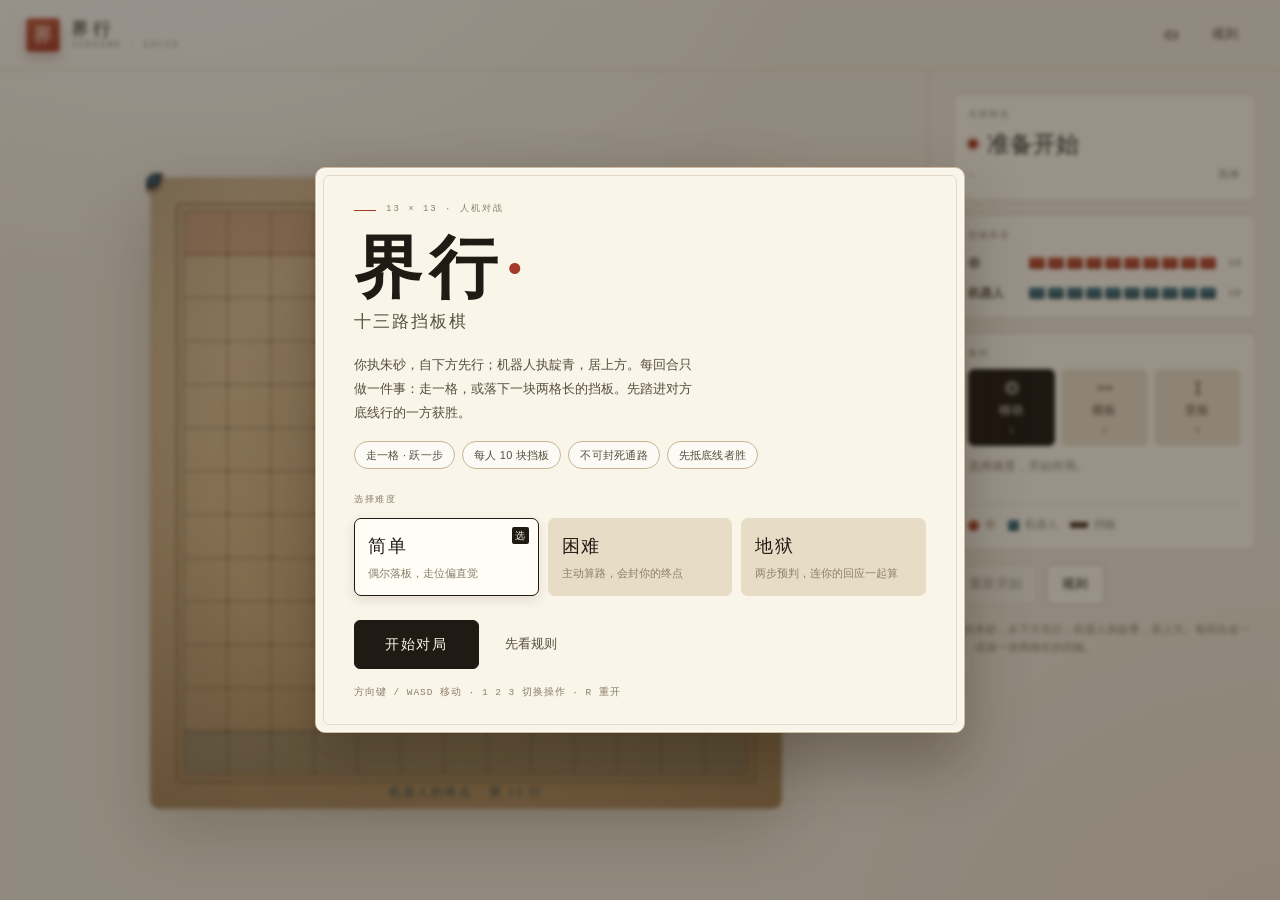
==== jiexing/index.html @ 03e51207 "fix: 界行机器人不再左右摆动或走进死胡同 取消禁止折返的硬过滤，真正需要回退时仍会回退；仅在折返不严格更优时剔除回头路，杜绝两格来回；新增按新旧递减的绕圈扣分与最近6步挤在3格内的重罚；简单/困难" ====
<!DOCTYPE html>
<html lang="zh-CN">
<head>
<meta charset="UTF-8">
<meta name="viewport" content="width=device-width, initial-scale=1.0, viewport-fit=cover">
<meta name="theme-color" content="#efe7d7">
<title>界行 · 十三路挡板棋</title>
<link rel="icon" href="data:image/svg+xml,%3Csvg xmlns='http://www.w3.org/2000/svg' viewBox='0 0 64 64'%3E%3Crect width='64' height='64' rx='10' fill='%23a13a26'/%3E%3Ctext x='32' y='45' font-size='36' text-anchor='middle' fill='%23f9eadf' font-family='serif'%3E%E7%95%8C%3C/text%3E%3C/svg%3E">
<style>
:root{
  --paper:#efe7d7;
  --paper-2:#faf5e9;
  --paper-3:#e7dcc6;
  --ink:#201a14;
  --ink-2:#564e3e;
  --ink-3:#8a7e69;
  --line:#dbcfb8;
  --line-2:#c5b596;
  --red:#a13a26;
  --red-2:#c25a3d;
  --red-soft:rgba(161,58,38,.1);
  --teal:#2f525c;
  --teal-2:#4d7d87;
  --teal-soft:rgba(47,82,92,.1);
  --gold:#a9833f;
  --display:"Songti SC","STSong","Noto Serif CJK SC","Source Han Serif SC","KaiTi","STKaiti",serif;
  --body:"PingFang SC","Hiragino Sans GB","Microsoft YaHei UI","Noto Sans CJK SC","Segoe UI",sans-serif;
  --mono:"SFMono-Regular","Cascadia Mono",Consolas,"Liberation Mono",monospace;
}
*{box-sizing:border-box}
[hidden]{display:none !important}
html,body{margin:0;padding:0}
html{-webkit-text-size-adjust:100%}
body{
  min-height:100dvh;
  overflow-x:hidden;
  color:var(--ink);
  font-family:var(--body);
  font-size:15px;
  line-height:1.7;
  background-color:var(--paper);
  background-image:
    radial-gradient(1100px 620px at 14% -8%, rgba(255,255,255,.72), transparent 60%),
    radial-gradient(900px 720px at 102% 108%, rgba(161,58,38,.07), transparent 62%),
    repeating-linear-gradient(0deg, rgba(96,74,44,.022) 0 1px, transparent 1px 3px);
  -webkit-font-smoothing:antialiased;
}
::selection{background:rgba(161,58,38,.16)}
button{font:inherit;color:inherit}
button:focus-visible,a:focus-visible{outline:2px solid var(--teal);outline-offset:2px}
.sr-only{position:absolute;width:1px;height:1px;padding:0;margin:-1px;overflow:hidden;clip:rect(0 0 0 0);white-space:nowrap;border:0}

/* ---------- shell ---------- */
.app{min-height:100dvh;display:flex;flex-direction:column}
.site-head{
  display:flex;align-items:center;justify-content:space-between;gap:16px;
  padding:14px 26px;
  border-bottom:1px solid var(--line);
}
.brand{display:flex;align-items:center;gap:11px}
.brand-seal{
  width:34px;height:34px;flex:0 0 34px;
  display:grid;place-items:center;
  background:linear-gradient(160deg,var(--red-2),var(--red));
  color:#fcf1e4;font-family:var(--display);font-size:20px;line-height:1;
  border-radius:4px;
  box-shadow:inset 0 0 0 1px rgba(255,255,255,.28),0 6px 12px rgba(112,40,24,.24);
}
.brand-text{display:flex;flex-direction:column;line-height:1.25}
.brand-name{font-family:var(--display);font-size:18px;letter-spacing:.2em}
.brand-sub{font-family:var(--mono);font-size:9px;letter-spacing:.2em;color:var(--ink-3);text-transform:uppercase}
.head-actions{display:flex;align-items:center;gap:8px}
.icon-btn{
  width:34px;height:34px;display:grid;place-items:center;
  background:transparent;border:1px solid transparent;border-radius:6px;
  color:var(--ink-2);cursor:pointer;transition:background .18s,border-color .18s,color .18s;
}
.icon-btn:hover{background:rgba(32,26,20,.05);border-color:var(--line)}
.icon-btn svg{width:18px;height:18px}
.icon-btn .slash{opacity:0;transition:opacity .18s}
.icon-btn[aria-pressed="false"] .slash{opacity:1}
.icon-btn[aria-pressed="false"]{color:var(--ink-3)}

.game{flex:1;display:grid;grid-template-columns:minmax(0,1fr) 352px;min-height:0}
.stage-wrap{display:flex;align-items:center;justify-content:center;padding:14px 26px 26px 30px;min-height:0}
.board-col{width:min(72vh,640px,100%);display:flex;flex-direction:column;gap:1px}
.board-msg{
  height:26px;display:flex;align-items:center;justify-content:center;
  font-size:11.5px;letter-spacing:.06em;color:var(--ink-2);
  opacity:0;transform:translateY(3px);
  transition:opacity .22s ease,transform .22s ease;
  pointer-events:none;
}
.board-msg.show{opacity:1;transform:none}
.board-stage{
  position:relative;
  width:100%;
  filter:drop-shadow(0 22px 34px rgba(64,44,22,.22));
}
.board-stage.wall-mode{cursor:crosshair}
#boardSvg{display:block;width:100%;height:auto;border-radius:9px;touch-action:manipulation}

/* ---------- rail ---------- */
.rail{
  border-left:1px solid var(--line);
  padding:24px 24px 30px;
  display:flex;flex-direction:column;gap:14px;
  position:sticky;top:0;align-self:start;
  max-height:100dvh;overflow-y:auto;
}
.card{
  background:var(--paper-2);
  border:1px solid var(--line);
  border-radius:8px;
  padding:13px 14px 15px;
  box-shadow:inset 0 1px 0 rgba(255,255,255,.8);
}
.card-label{
  font-family:var(--mono);font-size:9px;letter-spacing:.19em;text-transform:uppercase;
  color:var(--ink-3);margin:0 0 7px;
}
.turn-line{display:flex;align-items:center;gap:9px;font-family:var(--display);font-size:23px;line-height:1.2}
.turn-dot{
  width:10px;height:10px;flex:0 0 10px;border-radius:50%;
  background:var(--red);box-shadow:0 0 0 4px var(--red-soft);
  animation:breathe 2.6s ease-in-out infinite;
}
.turn-card.ai .turn-dot{background:var(--teal);box-shadow:0 0 0 4px var(--teal-soft)}
.turn-card.over .turn-dot{background:var(--ink-3);box-shadow:0 0 0 4px rgba(32,26,20,.08);animation:none}
.turn-meta{display:flex;justify-content:space-between;gap:12px;margin-top:9px;font-family:var(--mono);font-size:10.5px;letter-spacing:.06em;color:var(--ink-3)}
.turn-meta b{color:var(--ink-2);font-weight:600}

.inv-row{display:flex;align-items:center;gap:9px;margin-top:9px}
.inv-row:first-of-type{margin-top:0}
.inv-name{width:52px;flex:0 0 52px;font-size:12px;font-weight:600;color:var(--ink-2)}
.pips{display:flex;gap:3px;flex:1;min-width:0}
.pip{
  flex:1;height:12px;border-radius:2px;
  background:linear-gradient(180deg,var(--red-2),var(--red));
  box-shadow:inset 0 1px 0 rgba(255,255,255,.3);
  transition:background .2s ease,box-shadow .2s ease;
}
.inv-row.ai .pip{background:linear-gradient(180deg,var(--teal-2),var(--teal))}
.pip.used{background:transparent;box-shadow:none;border:1px solid var(--line-2)}
.inv-num{width:16px;flex:0 0 16px;text-align:right;font-family:var(--mono);font-size:11px;color:var(--ink-3)}

.seg{display:grid;grid-template-columns:repeat(3,1fr);gap:6px}
.seg button{
  display:flex;flex-direction:column;align-items:center;gap:3px;
  padding:8px 2px 7px;
  background:var(--paper-3);
  border:1px solid transparent;border-radius:6px;
  color:var(--ink-2);cursor:pointer;
  transition:background .18s,color .18s,transform .12s;
}
.seg button:hover{background:#efe5cf}
.seg button:active{transform:translateY(1px)}
.seg button svg{width:20px;height:20px;fill:none;stroke:currentColor;stroke-width:1.7;stroke-linecap:round}
.seg button span{font-size:11.5px;letter-spacing:.04em}
.seg button em{font-family:var(--mono);font-size:8.5px;font-style:normal;color:var(--ink-3);letter-spacing:.06em}
.seg button[aria-pressed="true"]{background:var(--ink);border-color:var(--ink);color:var(--paper-2)}
.seg button[aria-pressed="true"] em{color:rgba(250,245,233,.6)}
.hint{
  margin:11px 0 0;font-size:12px;line-height:1.65;color:var(--ink-3);
  min-height:2.9em;
  transition:color .2s;
}
.hint.error{color:var(--red)}
.legend{display:flex;flex-wrap:wrap;gap:12px;margin-top:12px;padding-top:11px;border-top:1px dashed var(--line)}
.legend span{display:flex;align-items:center;gap:6px;font-size:10.5px;color:var(--ink-3)}
.legend i{display:inline-block;width:11px;height:11px}
.legend .dot{border-radius:50%;background:linear-gradient(160deg,var(--red-2),var(--red))}
.legend .tile{border-radius:2px;background:linear-gradient(160deg,var(--teal-2),var(--teal))}
.legend .bar{width:18px;height:6px;border-radius:1px;background:#4a3625}
.rail-actions{display:flex;gap:8px}
.rail-foot{margin:2px 0 0;font-size:10.5px;line-height:1.7;color:var(--ink-3)}

.btn{
  padding:9px 15px;border-radius:6px;
  border:1px solid var(--line-2);
  background:var(--paper-2);color:var(--ink);
  font-size:12.5px;letter-spacing:.02em;cursor:pointer;
  transition:background .18s,border-color .18s,transform .12s,color .18s;
}
.btn:hover{background:#fff;border-color:var(--ink-3)}
.btn:active{transform:translateY(1px)}
.btn:disabled{opacity:.42;cursor:not-allowed;transform:none}
.btn.warn{background:var(--red-soft);border-color:rgba(161,58,38,.4);color:var(--red)}
.btn-primary{background:var(--ink);border-color:var(--ink);color:var(--paper-2)}
.btn-primary:hover{background:#34291f;border-color:#34291f}
.btn-quiet{background:transparent;border-color:transparent;color:var(--ink-2)}
.btn-quiet:hover{background:rgba(32,26,20,.05);border-color:var(--line)}

/* ---------- svg board ---------- */
.goal-label{font-family:var(--display);font-size:11.5px;letter-spacing:.18em;fill:#8d6c46}
.goal-label.human{fill:#95301f}
.goal-label.ai{fill:#2b4a53}
.gl{stroke:#4f3a22;stroke-opacity:.52;stroke-width:.9}
.board-frame{fill:none;stroke:#6b4d2c;stroke-opacity:.55;stroke-width:2}
.board-frame-inner{fill:none;stroke:#6b4d2c;stroke-opacity:.22;stroke-width:1}
.pip-dot{fill:#5c4228;fill-opacity:.34}
.pawn text{font-family:var(--display);font-size:12px;text-anchor:middle;dominant-baseline:central;pointer-events:none}
.pawn.human text{fill:#fceee2}
.pawn.ai text{fill:#dceff2;font-size:9.5px;letter-spacing:.06em}
.pawn{transition:transform .34s cubic-bezier(.22,.9,.24,1)}
.pawn.snap{transition:none}
.active-ring{opacity:0;transition:opacity .3s}
.pawn.active .active-ring{opacity:1;animation:ringPulse 2.4s ease-in-out infinite}
.wall{fill:url(#wallBar);stroke:#291c11;stroke-width:.8}
.wall.enter{animation:wallDrop .32s cubic-bezier(.2,1.25,.4,1) both;transform-box:fill-box;transform-origin:center}
.legal-dot{fill:#a13a26;fill-opacity:.92;pointer-events:none}
.legal-ring{fill:none;stroke:#a13a26;stroke-opacity:.62;stroke-width:1.5;stroke-dasharray:3.5 3.5;pointer-events:none}
.hover-cell{fill:rgba(255,255,255,.34);stroke:rgba(92,66,40,.34);stroke-width:1;pointer-events:none}
.last-mark{fill:none;stroke:#fffdf6;stroke-opacity:.5;stroke-width:1.3;pointer-events:none}
.preview-ok{fill:#b0863f;fill-opacity:.5;stroke:#6f5220;stroke-width:1.3;pointer-events:none}
.preview-bad{fill:#a13a26;fill-opacity:.44;stroke:#7f2716;stroke-width:1.3;pointer-events:none}
.vertex-ring{fill:rgba(255,248,232,.9);stroke:#6f5220;stroke-width:1.6;pointer-events:none}
.ripple{transform-box:fill-box;transform-origin:center;animation:ripple .62s ease-out forwards;pointer-events:none}

/* ---------- overlays ---------- */
.overlay{
  position:fixed;inset:0;z-index:40;
  display:grid;place-items:center;
  padding:24px;
  background:rgba(28,22,15,.44);
  backdrop-filter:blur(2px);
  -webkit-backdrop-filter:blur(2px);
  overflow-y:auto;
}
.panel{
  position:relative;
  width:100%;max-width:650px;
  background:var(--paper-2);
  border:1px solid #cdbb9b;
  border-radius:10px;
  padding:34px 38px 30px;
  box-shadow:0 30px 60px rgba(38,25,12,.34),inset 0 0 0 1px rgba(255,255,255,.6);
  animation:panelIn .5s cubic-bezier(.2,.9,.24,1) both;
}
.panel::before{
  content:"";position:absolute;inset:7px;
  border:1px solid rgba(107,77,44,.16);border-radius:6px;pointer-events:none;
}
.kicker{
  display:flex;align-items:center;gap:10px;
  font-family:var(--mono);font-size:9px;letter-spacing:.22em;text-transform:uppercase;color:var(--ink-3);
}
.kicker::before{content:"";width:22px;height:1px;background:var(--red)}
.brand-title{
  font-family:var(--display);
  font-size:clamp(46px,9vw,68px);
  line-height:1;
  letter-spacing:.1em;
  margin:16px 0 0;
  font-weight:600;
}
.brand-title span{color:var(--red);margin:0 .04em}
.brand-tagline{font-family:var(--display);font-size:17px;letter-spacing:.12em;margin:6px 0 0;color:var(--ink-2)}
.brand-lede{font-size:13px;line-height:1.85;color:var(--ink-2);margin:16px 0 0;max-width:47ch}
.rule-chips{display:flex;flex-wrap:wrap;gap:7px;margin:16px 0 0;padding:0;list-style:none}
.rule-chips li{
  font-size:11px;letter-spacing:.02em;color:var(--ink-2);
  border:1px solid var(--line-2);border-radius:999px;padding:4px 11px;background:rgba(255,255,255,.5);
}
.diff-field{border:0;padding:0;margin:24px 0 0}
.diff-field legend{padding:0;margin:0 0 9px}
.diff-cards{display:grid;grid-template-columns:repeat(3,1fr);gap:9px}
.diff-card{
  position:relative;text-align:left;
  padding:12px 13px 13px;
  background:var(--paper-3);
  border:1px solid transparent;border-radius:7px;
  cursor:pointer;
  transition:background .18s,border-color .18s,transform .12s,box-shadow .18s;
}
.diff-card:hover{background:#efe5cf}
.diff-card:active{transform:translateY(1px)}
.diff-name{display:block;font-family:var(--display);font-size:18px;letter-spacing:.1em;color:var(--ink)}
.diff-desc{display:block;font-size:10.5px;line-height:1.55;color:var(--ink-3);margin-top:4px}
.diff-card[aria-checked="true"]{
  background:#fffdf6;border-color:var(--ink);
  box-shadow:0 4px 12px rgba(58,42,24,.12);
}
.diff-card[aria-checked="true"]::after{
  content:"选";position:absolute;top:8px;right:9px;
  width:17px;height:17px;display:grid;place-items:center;
  background:var(--ink);color:var(--paper-2);
  font-family:var(--display);font-size:10px;border-radius:2px;
}
.panel-actions{display:flex;align-items:center;gap:10px;margin-top:24px;flex-wrap:wrap}
.btn-start{padding:12px 30px;font-size:14px;letter-spacing:.12em;font-family:var(--display)}
.start-note{margin:16px 0 0;font-family:var(--mono);font-size:9.5px;letter-spacing:.1em;color:var(--ink-3)}

/* result */
.result-panel{max-width:520px}
.result-title{
  font-family:var(--display);font-size:clamp(38px,7vw,54px);line-height:1.1;
  letter-spacing:.14em;margin:14px 0 0;font-weight:600;
}
.result-title.win{color:var(--red)}
.result-title.lose{color:var(--teal)}
.result-sub{margin:10px 0 0;font-size:13px;color:var(--ink-2)}
.result-stats{
  display:grid;grid-template-columns:repeat(4,1fr);
  gap:0;margin:26px 0 0;border-top:1px solid var(--line);border-bottom:1px solid var(--line);
}
.result-stats div{padding:12px 10px 12px 0;border-right:1px solid var(--line)}
.result-stats div:last-child{border-right:0}
.result-stats dt{font-family:var(--mono);font-size:8.5px;letter-spacing:.16em;text-transform:uppercase;color:var(--ink-3)}
.result-stats dd{margin:3px 0 0;font-family:var(--display);font-size:20px;letter-spacing:.04em}

/* rules */
.rules-panel{max-width:660px;max-height:min(88dvh,860px);display:flex;flex-direction:column;padding:24px 26px 22px}
.rules-head{display:flex;align-items:flex-start;justify-content:space-between;gap:16px;border-bottom:1px solid var(--line);padding-bottom:16px}
.rules-head h2{font-family:var(--display);font-size:27px;letter-spacing:.06em;margin:6px 0 0;font-weight:600}
.rules-body{overflow-y:auto;padding-right:6px;margin-top:6px;overscroll-behavior:contain}
.rules-body section{padding:18px 0 6px;border-bottom:1px dashed var(--line)}
.rules-body section:last-child{border-bottom:0}
.rules-body h3{font-family:var(--display);font-size:17px;letter-spacing:.08em;margin:0 0 8px;font-weight:600}
.rules-body p{font-size:12.5px;line-height:1.8;color:var(--ink-2);margin:0 0 8px}
.rules-list{margin:0;padding-left:17px;font-size:12.5px;line-height:1.8;color:var(--ink-2)}
.rules-list li{margin-bottom:6px}
.rules-list li::marker{color:var(--red)}
.rules-list strong{color:var(--ink)}
.figure{margin:13px 0 4px;padding:10px 12px 6px;background:rgba(255,255,255,.5);border:1px solid var(--line);border-radius:6px}
.figure svg{display:block;width:100%;height:auto}
.figure figcaption{font-size:10px;line-height:1.6;color:var(--ink-3);margin-top:4px;text-align:center}
.dg-grid{fill:none;stroke:#cbbc9f;stroke-width:1}
.dg-you{fill:url(#humanStone);stroke:#7a2a19;stroke-width:.8}
.dg-ai{fill:url(#aiTile);stroke:#243f48;stroke-width:.8}
.dg-ok{fill:#2f525c}
.dg-no{fill:#a13a26}
.dg-arrow{fill:none;stroke:#a13a26;stroke-width:1.6;marker-end:url(#arrow)}
.dg-label{font-family:var(--display);font-size:10px;letter-spacing:.06em;text-anchor:middle}
.dg-label.ok{fill:#2f525c}
.dg-label.no{fill:#a13a26}
.dg-label.plain{fill:#6f6450}

/* ---------- motion ---------- */
@keyframes breathe{0%,100%{box-shadow:0 0 0 4px var(--red-soft)}50%{box-shadow:0 0 0 7px rgba(161,58,38,.04)}}
.turn-card.ai .turn-dot{animation:ringTeal 2.2s ease-in-out infinite}
@keyframes ringTeal{0%,100%{box-shadow:0 0 0 4px var(--teal-soft)}50%{box-shadow:0 0 0 7px rgba(47,82,92,.04)}}
@keyframes ringPulse{0%,100%{stroke-opacity:.5}50%{stroke-opacity:.12}}
@keyframes wallDrop{0%{transform:scale(.55);opacity:0}60%{opacity:1}100%{transform:scale(1);opacity:1}}
@keyframes ripple{0%{transform:scale(.55);opacity:.75}100%{transform:scale(2.3);opacity:0}}
@keyframes panelIn{0%{opacity:0;transform:translateY(14px) scale(.985)}100%{opacity:1;transform:none}}
@keyframes shakeIt{0%,100%{transform:translateX(0)}20%{transform:translateX(-5px)}40%{transform:translateX(5px)}60%{transform:translateX(-3px)}80%{transform:translateX(3px)}}
.shake{animation:shakeIt .34s ease-in-out}

/* ---------- responsive ---------- */
@media (max-width: 980px){
  .site-head{padding:11px 14px}
  .brand-name{font-size:16px}
  .brand-seal{width:30px;height:30px;flex-basis:30px;font-size:18px}
  .game{grid-template-columns:1fr}
  .stage-wrap{padding:6px 12px 2px}
  .board-col{width:min(94vw,560px,calc(100dvh - 140px));gap:0}
  .board-msg{height:22px;font-size:10.5px}
  .board-stage{filter:drop-shadow(0 12px 20px rgba(64,44,22,.18))}
  .rail{
    border-left:0;border-top:1px solid var(--line);
    position:static;max-height:none;overflow:visible;
    padding:14px 12px calc(20px + env(safe-area-inset-bottom));
    gap:10px;
  }
  .card{padding:11px 12px 12px}
  .turn-line{font-size:20px}
  .turn-meta{margin-top:6px}
  .seg button{flex-direction:row;justify-content:center;gap:6px;padding:10px 2px;min-height:44px}
  .seg button em{display:none}
  .hint{min-height:0;margin-top:9px}
  .rail-actions .btn{flex:1;min-height:44px}
  .panel{padding:26px 22px 24px;max-height:92dvh;overflow-y:auto}
  .overlay{padding:16px}
  .diff-cards{grid-template-columns:1fr}
  .diff-card{display:flex;align-items:baseline;justify-content:space-between;gap:10px;padding:11px 13px}
  .diff-name{font-size:17px}
  .diff-desc{margin-top:0;font-size:10.5px}
  .diff-card[aria-checked="true"]::after{position:static;flex:0 0 auto}
  .result-stats{grid-template-columns:repeat(2,1fr)}
  .result-stats div:nth-child(2){border-right:0}
  .result-stats div:nth-child(-n+2){border-bottom:1px solid var(--line)}
  .rules-panel{max-height:92dvh;padding:20px 18px}
  .rules-head h2{font-size:23px}
}
@media (orientation: landscape) and (max-height: 500px){
  .app{height:100dvh;min-height:0;overflow:hidden}
  .site-head{padding:6px 12px}
  .brand-seal{width:26px;height:26px;flex-basis:26px;font-size:15px}
  .brand-name{font-size:14px}
  .brand-sub{display:none}
  .game{grid-template-columns:minmax(0,1fr) 288px;min-height:0}
  .stage-wrap{padding:4px 8px 4px}
  .board-col{width:min(calc(100dvh - 86px),480px)}
  .board-msg{height:19px;font-size:10px}
  .rail{
    border-left:1px solid var(--line);border-top:0;
    position:static;max-height:none;height:100%;overflow-y:auto;
    padding:10px 11px 14px;gap:8px;
  }
  .card{padding:8px 10px 9px}
  .card-label{display:none}
  .turn-line{font-size:17px}
  .turn-meta{margin-top:4px;font-size:10px}
  .inv-row{margin-top:6px}
  .seg button{min-height:34px;padding:5px 2px}
  .hint{margin-top:6px;font-size:11px;line-height:1.5}
  .legend{display:none}
  .rail-actions .btn{min-height:34px;padding:5px 12px}
  .rail-foot{display:none}
}
@media (max-width: 420px){
  .brand-sub{display:none}
  .panel-actions{gap:8px}
  .btn-start{flex:1;padding:11px 18px}
}
@media (hover: none){
  .seg button:hover{background:var(--paper-3)}
}
@media (prefers-reduced-motion: reduce){
  *,*::before,*::after{animation-duration:.001ms !important;animation-iteration-count:1 !important;transition-duration:.001ms !important;scroll-behavior:auto !important}
}
</style>
</head>
<body>
<div class="app">
  <header class="site-head">
    <div class="brand">
      <span class="brand-seal" aria-hidden="true">界</span>
      <span class="brand-text">
        <span class="brand-name">界行</span>
        <span class="brand-sub">Jiexing · 13×13</span>
      </span>
    </div>
    <div class="head-actions">
      <button class="icon-btn" id="btnSound" aria-pressed="true" aria-label="音效开关" title="音效开关">
        <svg viewBox="0 0 24 24" fill="none" stroke="currentColor" stroke-width="1.6" stroke-linecap="round" stroke-linejoin="round" aria-hidden="true">
          <path d="M4 9v6h3l4 3.5v-13L7 9H4z"/>
          <path d="M15.5 8.5a5 5 0 0 1 0 7"/>
          <path d="M18 6a8.5 8.5 0 0 1 0 12"/>
          <path class="slash" d="M3 3l18 18" stroke="#a13a26"/>
        </svg>
      </button>
      <button class="btn btn-quiet" id="btnRulesHead">规则</button>
    </div>
  </header>

  <main class="game">
    <div class="stage-wrap">
      <div class="board-col">
        <div class="board-msg" id="toast" role="status" aria-live="polite"></div>
        <div class="board-stage" id="stage">
        <svg id="boardSvg" viewBox="0 0 620 620" aria-label="13 乘 13 棋盘">
          <defs>
            <linearGradient id="wood" x1="0" y1="0" x2=".35" y2="1">
              <stop offset="0" stop-color="#e6c99f"/>
              <stop offset=".55" stop-color="#d6b483"/>
              <stop offset="1" stop-color="#c09a67"/>
            </linearGradient>
            <radialGradient id="vig" cx=".5" cy=".44" r=".74">
              <stop offset=".55" stop-color="#000" stop-opacity="0"/>
              <stop offset="1" stop-color="#3a2612" stop-opacity=".24"/>
            </radialGradient>
            <filter id="grain" x="0" y="0" width="100%" height="100%">
              <feTurbulence type="fractalNoise" baseFrequency=".55" numOctaves="2" seed="9" result="n"/>
              <feColorMatrix in="n" type="saturate" values="0"/>
              <feComponentTransfer><feFuncA type="linear" slope=".18"/></feComponentTransfer>
              <feComposite operator="in" in2="SourceGraphic"/>
            </filter>
            <filter id="stoneShadow" x="-70%" y="-70%" width="240%" height="240%">
              <feDropShadow dx="0" dy="3.2" stdDeviation="2.6" flood-color="#3b2612" flood-opacity=".4"/>
            </filter>
            <filter id="wallShadow" x="-45%" y="-70%" width="190%" height="250%">
              <feDropShadow dx="0" dy="2" stdDeviation="1.5" flood-color="#31200f" flood-opacity=".42"/>
            </filter>
            <linearGradient id="humanStone" x1=".2" y1=".08" x2=".72" y2="1">
              <stop offset="0" stop-color="#d07a58"/>
              <stop offset=".45" stop-color="#b24a2f"/>
              <stop offset="1" stop-color="#8d2e1d"/>
            </linearGradient>
            <linearGradient id="aiTile" x1=".1" y1="0" x2=".9" y2="1">
              <stop offset="0" stop-color="#618d96"/>
              <stop offset=".5" stop-color="#3a606c"/>
              <stop offset="1" stop-color="#23414c"/>
            </linearGradient>
            <linearGradient id="wallBar" x1="0" y1="0" x2="0" y2="1">
              <stop offset="0" stop-color="#6d5339"/>
              <stop offset="1" stop-color="#3e2c1c"/>
            </linearGradient>
            <marker id="arrow" viewBox="0 0 10 10" refX="8.5" refY="5" markerWidth="5.5" markerHeight="5.5" orient="auto-start-reverse">
              <path d="M0 0L10 5L0 10z" fill="#a13a26"/>
            </marker>
          </defs>
          <rect x="4" y="4" width="612" height="612" rx="9" fill="url(#wood)"/>
          <rect x="4" y="4" width="612" height="612" rx="9" fill="#8a5c2d" filter="url(#grain)" opacity=".55"/>
          <rect x="4" y="4" width="612" height="612" rx="9" fill="url(#vig)"/>
          <g id="goalLayer"></g>
          <g id="gridLayer"></g>
          <g id="markLayer"></g>
          <g id="wallLayer"></g>
          <g id="previewLayer"></g>
          <g id="pawnLayer"></g>
          <g id="fxLayer"></g>
        </svg>
        </div>
      </div>
    </div>

    <aside class="rail">
      <section class="card turn-card" id="turnCard">
        <div class="card-label">当前回合</div>
        <div class="turn-line"><span class="turn-dot" aria-hidden="true"></span><span id="turnLabel">准备开始</span></div>
        <div class="turn-meta"><span id="turnMeta">—</span><span id="diffLabel">简单</span></div>
      </section>

      <section class="card">
        <div class="card-label">挡板库存</div>
        <div class="inv-row">
          <span class="inv-name">你</span>
          <div class="pips" id="pipsHuman"></div>
          <span class="inv-num" id="numHuman">10</span>
        </div>
        <div class="inv-row ai">
          <span class="inv-name">机器人</span>
          <div class="pips" id="pipsAi"></div>
          <span class="inv-num" id="numAi">10</span>
        </div>
      </section>

      <section class="card">
        <div class="card-label">操作</div>
        <div class="seg" role="group" aria-label="操作模式">
          <button data-mode="move" aria-pressed="true">
            <svg viewBox="0 0 20 20" aria-hidden="true"><circle cx="10" cy="10" r="4.2"/><circle cx="10" cy="10" r="7.4" stroke-opacity=".32"/></svg>
            <span>移动</span><em>1</em>
          </button>
          <button data-mode="h" aria-pressed="false">
            <svg viewBox="0 0 20 20" aria-hidden="true"><path d="M3 10h14"/><path d="M5 5v3M15 5v3M5 12v3M15 12v3" stroke-opacity=".3"/></svg>
            <span>横板</span><em>2</em>
          </button>
          <button data-mode="v" aria-pressed="false">
            <svg viewBox="0 0 20 20" aria-hidden="true"><path d="M10 3v14"/><path d="M5 5h3M12 5h3M5 15h3M12 15h3" stroke-opacity=".3"/></svg>
            <span>竖板</span><em>3</em>
          </button>
        </div>
        <p class="hint" id="hintText">点击高亮圆点移动，或切换到挡板。</p>
        <div class="legend">
          <span><i class="dot"></i>你</span>
          <span><i class="tile"></i>机器人</span>
          <span><i class="bar"></i>挡板</span>
        </div>
      </section>

      <div class="rail-actions">
        <button class="btn" id="btnRestart" disabled>重新开始</button>
        <button class="btn" id="btnRulesRail">规则</button>
      </div>
      <p class="rail-foot">你执朱砂，从下方先行；机器人执靛青，居上方。每回合走一格，或放一块两格长的挡板。</p>
    </aside>
  </main>
</div>

<div class="overlay" id="startOverlay">
  <div class="panel start-panel">
    <div class="kicker">13 × 13 · 人机对战</div>
    <h1 class="brand-title">界行<span>·</span></h1>
    <p class="brand-tagline">十三路挡板棋</p>
    <p class="brand-lede">你执朱砂，自下方先行；机器人执靛青，居上方。每回合只做一件事：走一格，或落下一块两格长的挡板。先踏进对方底线行的一方获胜。</p>
    <ul class="rule-chips">
      <li>走一格 · 跃一步</li>
      <li>每人 10 块挡板</li>
      <li>不可封死通路</li>
      <li>先抵底线者胜</li>
    </ul>
    <fieldset class="diff-field">
      <legend class="card-label">选择难度</legend>
      <div class="diff-cards" role="radiogroup" aria-label="难度">
        <button class="diff-card" data-diff="easy" role="radio" aria-checked="true">
          <span class="diff-name">简单</span>
          <span class="diff-desc">偶尔落板，走位偏直觉</span>
        </button>
        <button class="diff-card" data-diff="hard" role="radio" aria-checked="false">
          <span class="diff-name">困难</span>
          <span class="diff-desc">主动算路，会封你的终点</span>
        </button>
        <button class="diff-card" data-diff="hell" role="radio" aria-checked="false">
          <span class="diff-name">地狱</span>
          <span class="diff-desc">两步预判，连你的回应一起算</span>
        </button>
      </div>
    </fieldset>
    <div class="panel-actions">
      <button class="btn btn-primary btn-start" id="btnStart">开始对局</button>
      <button class="btn btn-quiet" id="btnOpenRules">先看规则</button>
    </div>
    <p class="start-note">方向键 / WASD 移动 · 1 2 3 切换操作 · R 重开</p>
  </div>
</div>

<div class="overlay" id="resultOverlay" hidden>
  <div class="panel result-panel">
    <div class="kicker">对局结束</div>
    <h2 class="result-title" id="resultTitle">你赢了</h2>
    <p class="result-sub" id="resultSub"></p>
    <dl class="result-stats">
      <div><dt>手数</dt><dd id="statTurns">—</dd></div>
      <div><dt>你的挡板</dt><dd id="statHumanWalls">—</dd></div>
      <div><dt>机器挡板</dt><dd id="statAiWalls">—</dd></div>
      <div><dt>用时</dt><dd id="statTime">—</dd></div>
    </dl>
    <div class="panel-actions">
      <button class="btn btn-primary btn-start" id="btnAgain">再来一局</button>
      <button class="btn" id="btnSwitch">换难度</button>
    </div>
  </div>
</div>

<div class="overlay" id="rulesOverlay" hidden>
  <div class="panel rules-panel" role="dialog" aria-modal="true" aria-labelledby="rulesTitle">
    <div class="rules-head">
      <div>
        <div class="kicker">规则</div>
        <h2 id="rulesTitle">怎么下这盘棋</h2>
      </div>
      <button class="icon-btn" id="btnCloseRules" aria-label="关闭规则">
        <svg viewBox="0 0 24 24" fill="none" stroke="currentColor" stroke-width="1.7" stroke-linecap="round" aria-hidden="true">
          <path d="M6 6l12 12M18 6L6 18"/>
        </svg>
      </button>
    </div>
    <div class="rules-body">
      <section>
        <h3>每回合，只做一件事</h3>
        <ul class="rules-list">
          <li><strong>移动：</strong>上下左右走一格，不能斜走。</li>
          <li><strong>跳跃：</strong>相邻格有对手时，越过它跳到正后方；正后方出界或被挡板隔开时，可斜跳到对手两侧的空格，即经典斜跳。</li>
          <li><strong>挡板：</strong>横板压住两格的横边，竖板压住两格的竖边，都落在格线之间；每人 10 块，放下一块就消耗一回合。</li>
        </ul>
        <figure class="figure">
          <svg viewBox="0 0 250 136" aria-label="直跳与斜跳示意图">
            <g transform="translate(8,7)">
              <path class="dg-grid" d="M0 0V104M26 0V104M52 0V104M78 0V104M104 0V104M0 0H104M0 26H104M0 52H104M0 78H104M0 104H104"/>
              <circle class="dg-you" cx="65" cy="91" r="8.5"/>
              <rect class="dg-ai" x="58.5" y="58.5" width="13" height="13" rx="2"/>
              <path class="dg-arrow" d="M65 55V32"/>
              <text class="dg-label plain" x="52" y="124">直跳</text>
            </g>
            <g transform="translate(136,7)">
              <path class="dg-grid" d="M0 0V104M26 0V104M52 0V104M78 0V104M104 0V104M0 0H104M0 26H104M0 52H104M0 78H104M0 104H104"/>
              <circle class="dg-you" cx="39" cy="91" r="8.5"/>
              <rect class="dg-ai" x="32.5" y="58.5" width="13" height="13" rx="2"/>
              <rect class="dg-no" x="26" y="49" width="26" height="6" rx="1"/>
              <path class="dg-arrow" d="M37 58L15 39"/>
              <path class="dg-arrow" d="M41 58L63 39"/>
              <text class="dg-label plain" x="52" y="124">斜跳</text>
            </g>
          </svg>
          <figcaption>直跳优先；正后方不可达时，斜跳对手两侧的空格。</figcaption>
        </figure>
      </section>
      <section>
        <h3>挡板可以拼，但不能封死</h3>
        <ul class="rules-list">
          <li>端头相接的 <strong>L 形</strong> 合法；端头撞在另一块中段的 <strong>T 形</strong> 合法。</li>
          <li>两块挡板都以中段相交的 <strong>十字形</strong> 不合法。</li>
          <li>任何放置都必须让双方都还能走到对方底线，否则不合法。</li>
        </ul>
        <figure class="figure">
          <svg viewBox="0 0 372 144" aria-label="挡板连接规则示意图">
            <g transform="translate(8,8)">
              <path class="dg-grid" d="M0 0V104M26 0V104M52 0V104M78 0V104M104 0V104M0 0H104M0 26H104M0 52H104M0 78H104M0 104H104"/>
              <rect class="dg-ok" x="0" y="49" width="52" height="6" rx="1"/>
              <rect class="dg-ok" x="49" y="52" width="6" height="52" rx="1"/>
              <text class="dg-label ok" x="52" y="126">L 形 · 合法</text>
            </g>
            <g transform="translate(134,8)">
              <path class="dg-grid" d="M0 0V104M26 0V104M52 0V104M78 0V104M104 0V104M0 0H104M0 26H104M0 52H104M0 78H104M0 104H104"/>
              <rect class="dg-ok" x="26" y="49" width="52" height="6" rx="1"/>
              <rect class="dg-ok" x="49" y="0" width="6" height="52" rx="1"/>
              <text class="dg-label ok" x="52" y="126">T 形 · 合法</text>
            </g>
            <g transform="translate(260,8)">
              <path class="dg-grid" d="M0 0V104M26 0V104M52 0V104M78 0V104M104 0V104M0 0H104M0 26H104M0 52H104M0 78H104M0 104H104"/>
              <rect class="dg-no" x="26" y="49" width="52" height="6" rx="1"/>
              <rect class="dg-no" x="49" y="26" width="6" height="52" rx="1"/>
              <text class="dg-label no" x="52" y="126">十字 · 禁止</text>
            </g>
          </svg>
          <figcaption>L、T 合法；十字交叉与封死通路不合法。</figcaption>
        </figure>
      </section>
      <section>
        <h3>胜负与先手</h3>
        <p>你执朱砂，从第 13 行出发，目标是第 1 行；机器人执靛青，从第 1 行出发，目标是第 13 行。谁先踏进对方底线行，谁就赢。你先行。</p>
      </section>
      <section>
        <h3>操作</h3>
        <ul class="rules-list">
          <li>移动模式：点击棋盘上的圆点，或用方向键 / WASD。</li>
          <li>挡板模式：点击两条格线的交叉点放置，悬停即可预览；金色可放，朱砂不可放。</li>
          <li>触屏：挡板需要点两次确认。数字 1 / 2 / 3 切换模式，Esc 取消，R 重开。</li>
        </ul>
      </section>
    </div>
  </div>
</div>

<div class="sr-only" id="live" aria-live="polite"></div>

<script>
(function(){
  'use strict';

  /* ============ 常量与几何 ============ */
  const N = 13;
  const M = 37;
  const CELL = 42;
  const WALL_LIMIT = 10;
  const GOAL = { human: 0, ai: 12 };
  const DIFF_LABEL = { easy: '简单', hard: '困难', hell: '地狱' };

  const key = (r, c) => r + ',' + c;
  const inBoard = (r, c) => r >= 0 && r < N && c >= 0 && c < N;
  const cellX = c => M + c * CELL + CELL / 2;
  const cellY = r => M + r * CELL + CELL / 2;
  const $ = id => document.getElementById(id);

  const svg = $('boardSvg');
  const stage = $('stage');
  const layers = {
    goal: $('goalLayer'),
    grid: $('gridLayer'),
    mark: $('markLayer'),
    wall: $('wallLayer'),
    preview: $('previewLayer'),
    pawn: $('pawnLayer'),
    fx: $('fxLayer')
  };

  /* ============ 规则引擎 ============ */
  let gameSeq = 0;

  function createGame(difficulty){
    return {
      id: ++gameSeq,
      difficulty: difficulty,
      pawns: { human: { r: 12, c: 6 }, ai: { r: 0, c: 6 } },
      h: new Set(),
      v: new Set(),
      inv: { human: WALL_LIMIT, ai: WALL_LIMIT },
      turn: 'human',
      started: false,
      over: false,
      winner: null,
      turns: 0,
      last: null,
      aiTrail: [],
      aiWallCd: 0,
      startTime: 0,
      endTime: 0
    };
  }

  function edgeBlocked(s, a, b){
    if(a.r === b.r){
      const bc = Math.min(a.c, b.c);
      return s.v.has(key(a.r - 1, bc)) || s.v.has(key(a.r, bc));
    }
    if(a.c === b.c){
      const br = Math.min(a.r, b.r);
      return s.h.has(key(br, a.c - 1)) || s.h.has(key(br, a.c));
    }
    return true;
  }

  function legalMovesFor(side, s){
    const pos = s.pawns[side];
    const opp = s.pawns[side === 'human' ? 'ai' : 'human'];
    const result = [];
    const dirs = [[-1, 0], [1, 0], [0, -1], [0, 1]];
    for(const d of dirs){
      const dr = d[0], dc = d[1];
      const adj = { r: pos.r + dr, c: pos.c + dc };
      if(!inBoard(adj.r, adj.c)) continue;
      if(edgeBlocked(s, pos, adj)) continue;
      if(adj.r === opp.r && adj.c === opp.c){
        const beyond = { r: adj.r + dr, c: adj.c + dc };
        if(inBoard(beyond.r, beyond.c) && !edgeBlocked(s, adj, beyond)){
          result.push({ type: 'jump', to: beyond });
          continue;
        }
        const perps = dr !== 0 ? [[0, -1], [0, 1]] : [[-1, 0], [1, 0]];
        for(const p of perps){
          const diag = { r: adj.r + p[0], c: adj.c + p[1] };
          if(!inBoard(diag.r, diag.c)) continue;
          if(diag.r === pos.r && diag.c === pos.c) continue;
          if(edgeBlocked(s, adj, diag)) continue;
          result.push({ type: 'jump', to: diag });
        }
      } else {
        result.push({ type: 'move', to: adj });
      }
    }
    return result;
  }

  function shortestDistance(pawn, goalRow, hSet, vSet, blocked){
    if(pawn.r === goalRow) return 0;
    const dist = new Int16Array(N * N).fill(-1);
    const queue = new Int16Array(N * N);
    let head = 0, tail = 0;
    const start = pawn.r * N + pawn.c;
    dist[start] = 0;
    queue[tail++] = start;
    const isBlocked = ni => !!blocked && blocked.has(ni);
    while(head < tail){
      const cur = queue[head++];
      const r = Math.floor(cur / N);
      const c = cur % N;
      const nd = dist[cur] + 1;
      if(r > 0 && !(hSet.has(key(r - 1, c - 1)) || hSet.has(key(r - 1, c)))){
        const ni = (r - 1) * N + c;
        if(dist[ni] === -1 && !isBlocked(ni)){
          if(r - 1 === goalRow) return nd;
          dist[ni] = nd;
          queue[tail++] = ni;
        }
      }
      if(r < N - 1 && !(hSet.has(key(r, c - 1)) || hSet.has(key(r, c)))){
        const ni = (r + 1) * N + c;
        if(dist[ni] === -1 && !isBlocked(ni)){
          if(r + 1 === goalRow) return nd;
          dist[ni] = nd;
          queue[tail++] = ni;
        }
      }
      if(c > 0 && !(vSet.has(key(r - 1, c - 1)) || vSet.has(key(r, c - 1)))){
        const ni = r * N + (c - 1);
        if(dist[ni] === -1 && !isBlocked(ni)){
          dist[ni] = nd;
          queue[tail++] = ni;
        }
      }
      if(c < N - 1 && !(vSet.has(key(r - 1, c)) || vSet.has(key(r, c)))){
        const ni = r * N + (c + 1);
        if(dist[ni] === -1 && !isBlocked(ni)){
          dist[ni] = nd;
          queue[tail++] = ni;
        }
      }
    }
    return -1;
  }

  function shortestPathEdges(pawn, goalRow, hSet, vSet){
    if(pawn.r === goalRow) return [];
    const prev = new Int16Array(N * N).fill(-2);
    const queue = new Int16Array(N * N);
    let head = 0, tail = 0, goalIndex = -1;
    const start = pawn.r * N + pawn.c;
    prev[start] = -1;
    queue[tail++] = start;
    while(head < tail && goalIndex === -1){
      const cur = queue[head++];
      const r = Math.floor(cur / N);
      const c = cur % N;
      const next = [];
      if(r > 0 && !(hSet.has(key(r - 1, c - 1)) || hSet.has(key(r - 1, c)))) next.push(cur - N);
      if(r < N - 1 && !(hSet.has(key(r, c - 1)) || hSet.has(key(r, c)))) next.push(cur + N);
      if(c > 0 && !(vSet.has(key(r - 1, c - 1)) || vSet.has(key(r, c - 1)))) next.push(cur - 1);
      if(c < N - 1 && !(vSet.has(key(r - 1, c)) || vSet.has(key(r, c)))) next.push(cur + 1);
      for(const ni of next){
        if(prev[ni] !== -2) continue;
        prev[ni] = cur;
        if(Math.floor(ni / N) === goalRow){
          goalIndex = ni;
          break;
        }
        queue[tail++] = ni;
      }
    }
    if(goalIndex === -1) return [];
    const edges = [];
    let cur = goalIndex;
    while(prev[cur] !== -1){
      const p = prev[cur];
      edges.push({
        a: { r: Math.floor(p / N), c: p % N },
        b: { r: Math.floor(cur / N), c: cur % N }
      });
      cur = p;
    }
    return edges;
  }

  function isCrossJoin(hRow, hCol, vRow, vCol){
    const gx = vCol + 1;
    const gy = hRow + 1;
    const hEndpoint = gx === hCol || gx === hCol + 2;
    const vEndpoint = gy === vRow || gy === vRow + 2;
    return !hEndpoint && !vEndpoint;
  }

  function checkWall(s, kind, r, c, side){
    if(s.inv[side] <= 0) return { ok: false, reason: '挡板已用尽，只能移动。' };
    if(r < 0 || r >= N - 1 || c < 0 || c >= N - 1){
      return { ok: false, reason: '挡板必须落在棋盘内部两条格线之间。' };
    }
    if(kind === 'h'){
      for(let cc = c - 1; cc <= c + 1; cc++){
        if(cc < 0 || cc >= N - 1) continue;
        if(s.h.has(key(r, cc))) return { ok: false, reason: '这里已经有一块横板了。' };
      }
      for(let rr = r - 1; rr <= r + 1; rr++){
        if(rr < 0 || rr >= N - 1) continue;
        for(let cc = c - 1; cc <= c + 1; cc++){
          if(cc < 0 || cc >= N - 1) continue;
          if(s.v.has(key(rr, cc)) && isCrossJoin(r, c, rr, cc)){
            return { ok: false, reason: '横竖挡板不能在中段交叉成十字形。' };
          }
        }
      }
    } else {
      for(let rr = r - 1; rr <= r + 1; rr++){
        if(rr < 0 || rr >= N - 1) continue;
        if(s.v.has(key(rr, c))) return { ok: false, reason: '这里已经有一块竖板了。' };
      }
      for(let rr = r - 1; rr <= r + 1; rr++){
        if(rr < 0 || rr >= N - 1) continue;
        for(let cc = c - 1; cc <= c + 1; cc++){
          if(cc < 0 || cc >= N - 1) continue;
          if(s.h.has(key(rr, cc)) && isCrossJoin(rr, cc, r, c)){
            return { ok: false, reason: '横竖挡板不能在中段交叉成十字形。' };
          }
        }
      }
    }
    const h2 = kind === 'h' ? new Set(s.h) : s.h;
    const v2 = kind === 'v' ? new Set(s.v) : s.v;
    if(kind === 'h') h2.add(key(r, c));
    else v2.add(key(r, c));
    if(shortestDistance(s.pawns.human, GOAL.human, h2, v2) < 0){
      return { ok: false, reason: '这块挡板会把你自己困死。' };
    }
    if(shortestDistance(s.pawns.ai, GOAL.ai, h2, v2) < 0){
      return { ok: false, reason: '这块挡板会把机器人困死，规则不允许封死通路。' };
    }
    return { ok: true, reason: '' };
  }

  function relevantWallActions(s, side, pawn, goalRow){
    const out = [];
    if(s.inv[side] <= 0) return out;
    const seen = new Set();
    const add = (kind, r, c) => {
      if(r < 0 || r >= N - 1 || c < 0 || c >= N - 1) return;
      const id = kind + key(r, c);
      if(seen.has(id)) return;
      seen.add(id);
      if(checkWall(s, kind, r, c, side).ok) out.push({ type: 'wall', kind: kind, r: r, c: c });
    };
    for(const edge of shortestPathEdges(pawn, goalRow, s.h, s.v)){
      if(edge.a.c === edge.b.c){
        const r = Math.min(edge.a.r, edge.b.r);
        const c = edge.a.c;
        add('h', r, c - 1);
        add('h', r, c);
      } else {
        const r = edge.a.r;
        const c = Math.min(edge.a.c, edge.b.c);
        add('v', r - 1, c);
        add('v', r, c);
      }
    }
    return out;
  }

  /* ============ 模拟与 AI ============ */
  function simulate(s, side, action){
    const next = {
      ...s,
      pawns: { human: { ...s.pawns.human }, ai: { ...s.pawns.ai } },
      inv: { human: s.inv.human, ai: s.inv.ai },
      h: new Set(s.h),
      v: new Set(s.v)
    };
    if(action.type === 'wall'){
      if(action.kind === 'h') next.h.add(key(action.r, action.c));
      else next.v.add(key(action.r, action.c));
      next.inv[side] -= 1;
    } else {
      next.pawns[side] = { r: action.to.r, c: action.to.c };
      if(side === 'ai'){
        next.aiTrail = (s.aiTrail || []).slice(-13).concat([{ r: action.to.r, c: action.to.c }]);
      }
    }
    if(side === 'ai'){
      if(action.type === 'wall') next.aiWallCd = s.difficulty === 'hard' ? 3 : 2;
      else next.aiWallCd = Math.max(0, (s.aiWallCd || 0) - 1);
    }
    return next;
  }

  function applyAction(s, side, action){
    if(action.type === 'wall'){
      if(action.kind === 'h') s.h.add(key(action.r, action.c));
      else s.v.add(key(action.r, action.c));
      s.inv[side] -= 1;
    } else {
      s.pawns[side] = { r: action.to.r, c: action.to.c };
      if(side === 'ai'){
        s.aiTrail = (s.aiTrail || []).slice(-13).concat([{ r: action.to.r, c: action.to.c }]);
      }
    }
    if(side === 'ai'){
      if(action.type === 'wall') s.aiWallCd = s.difficulty === 'hard' ? 3 : 2;
      else s.aiWallCd = Math.max(0, (s.aiWallCd || 0) - 1);
    }
  }

  function evaluate(s){
    if(s.pawns.ai.r === GOAL.ai) return 100000;
    if(s.pawns.human.r === GOAL.human) return -100000;
    const dAi = shortestDistance(s.pawns.ai, GOAL.ai, s.h, s.v);
    const dHuman = shortestDistance(s.pawns.human, GOAL.human, s.h, s.v);
    if(dHuman < 0) return 90000;
    if(dAi < 0) return -90000;
    const race = dHuman - dAi;
    let score = race * 100 + (10 - dAi) * 2 + (s.inv.ai - s.inv.human) * 1.5;
    if(dHuman === 1) score -= 1500;
    if(dAi === 1) score += 25;
    return score;
  }

  // AI 近期走过的格子：用于在距离并列时避开回头路，防止左右来回摆动
  function aiBlockedTrail(s){
    const trail = s.aiTrail || [];
    if(trail.length < 2) return null;
    const blocked = new Set();
    const from = Math.max(0, trail.length - 4);
    for(let i = from; i < trail.length; i++){
      const p = trail[i];
      if(p.r === s.pawns.ai.r && p.c === s.pawns.ai.c) continue;
      blocked.add(p.r * N + p.c);
    }
    return blocked.size ? blocked : null;
  }

  // 是否等于上一步之前所在格（即走一步又立刻退回）
  function isAiReversal(s, move){
    const trail = s.aiTrail || [];
    const prev = trail[trail.length - 2];
    return !!prev && move.to.r === prev.r && move.to.c === prev.c;
  }

  // 最近走过的格子按“多久以前”递减扣分：越近越贵，避免在几个格子之间绕圈
  function recentVisitPenalty(s, to){
    const trail = s.aiTrail || [];
    let best = 0;
    const maxBack = Math.min(trail.length - 1, 8);
    for(let back = 1; back <= maxBack; back++){
      const p = trail[trail.length - 1 - back];
      if(p.r !== to.r || p.c !== to.c) continue;
      const pen = back === 1 ? 60 : back === 2 ? 45 : back === 3 ? 35 : back === 4 ? 25 : back <= 6 ? 15 : 0;
      if(pen > best) best = pen;
    }
    // 最近 6 步只在不超过 3 个格子里打转，判定为原地兜圈，额外重罚
    if(trail.length >= 6){
      const recent = new Set();
      for(let i = trail.length - 6; i < trail.length; i++) recent.add(trail[i].r + ',' + trail[i].c);
      if(recent.size <= 3 && recent.has(to.r + ',' + to.c)) best = Math.max(best, 55);
    }
    return best;
  }

  function wallMetrics(s, action){
    const dH0 = shortestDistance(s.pawns.human, GOAL.human, s.h, s.v);
    const dA0 = shortestDistance(s.pawns.ai, GOAL.ai, s.h, s.v);
    const next = simulate(s, 'ai', action);
    const dH1 = shortestDistance(next.pawns.human, GOAL.human, next.h, next.v);
    const dA1 = shortestDistance(next.pawns.ai, GOAL.ai, next.h, next.v);
    return {
      next: next,
      dH0: dH0,
      dA0: dA0,
      dH1: dH1,
      dA1: dA1,
      block: dH1 - dH0,
      self: dA1 - dA0
    };
  }

  function scoreWallForAI(s, action, difficulty){
    const m = wallMetrics(s, action);
    const block = m.block;
    const self = m.self;
    if(block <= 0 || self > block){
      return { ...m, action: action, value: -Infinity, bonus: -Infinity };
    }
    let bonus = 0;
    if(m.dH0 === 1) bonus += 80;
    else if(m.dH0 <= 3) bonus += 30;
    if(m.dH0 >= m.dA0) bonus += 14;
    if(block >= 2) bonus += 18;
    if(self === 0) bonus += 4;
    if(difficulty === 'hell') bonus += 6;
    return { ...m, action: action, value: evaluate(m.next) + bonus, bonus: bonus };
  }

  function needsBlock(s){
    return shortestDistance(s.pawns.human, GOAL.human, s.h, s.v) === 1;
  }

  function bestBlockingWall(s){
    if(s.inv.ai <= 0) return null;
    const scored = relevantWallActions(s, 'ai', s.pawns.human, GOAL.human)
      .map(action => scoreWallForAI(s, action, s.difficulty))
      .filter(x => x.block > 0);
    scored.sort((a, b) => (b.block - a.block) || (a.self - b.self) || (b.value - a.value));
    return scored.length ? scored[0].action : null;
  }

  function buildAICandidates(s, difficulty, allowWalls){
    const blocked = aiBlockedTrail(s);
    const legal = legalMovesFor('ai', s);
    const moves = legal.map(m => {
      const action = { type: m.type, to: m.to };
      const next = simulate(s, 'ai', action);
      const detour = blocked ? shortestDistance(next.pawns.ai, GOAL.ai, next.h, next.v, blocked) : -1;
      const reversal = isAiReversal(s, m);
      const d = shortestDistance(next.pawns.ai, GOAL.ai, next.h, next.v);
      const revisit = recentVisitPenalty(s, m.to);
      return {
        action: action, next: next, block: 0, self: 0,
        reversal: reversal, d: d < 0 ? 999 : d, revisit: revisit,
        // 折返/绕圈按新旧程度扣分，但分值小于“走近一格”的 100，真正需要回退时仍会回退
        value: evaluate(next) - revisit,
        detour: detour < 0 ? 999 : detour
      };
    });
    // 折返只在“确实比所有不折返走法更接近终点”时保留：
    // 等距或更差时直接弃用回头路，杜绝两格之间来回；真正的死胡同出口不会被误伤。
    const forward = moves.filter(m => !m.reversal);
    const reversals = moves.filter(m => m.reversal);
    let usable = moves;
    if(forward.length && reversals.length){
      const forwardBest = Math.min(...forward.map(m => m.d));
      if(reversals.some(m => m.d >= forwardBest)) usable = forward;
    }
    let walls = [];
    if(allowWalls && s.inv.ai > 0){
      walls = relevantWallActions(s, 'ai', s.pawns.human, GOAL.human)
        .map(action => scoreWallForAI(s, action, difficulty))
        .map(x => ({ ...x, reversal: false, detour: 0 }))
        .filter(x => Number.isFinite(x.value));
    }
    const candidates = usable.concat(walls);
    candidates.sort((a, b) => (b.value - a.value) || (a.reversal - b.reversal) || (a.detour - b.detour));
    return candidates;
  }

  function rankRelevantActions(s, side, limit){
    const moves = legalMovesFor(side, s).map(m => ({ type: m.type, to: m.to }));
    const opponent = side === 'ai' ? 'human' : 'ai';
    const opponentGoal = side === 'ai' ? GOAL.human : GOAL.ai;
    const walls = relevantWallActions(s, side, s.pawns[opponent], opponentGoal);
    const scored = moves.concat(walls).map(action => {
      const next = simulate(s, side, action);
      const value = side === 'ai' ? evaluate(next) : -evaluate(next);
      return { action: action, next: next, value: value };
    });
    scored.sort((a, b) => b.value - a.value);
    return typeof limit === 'number' ? scored.slice(0, limit) : scored;
  }

  function pickEasy(s){
    const moves = legalMovesFor('ai', s);
    if(moves.length === 0) return null;
    const winMove = moves.find(m => m.to.r === GOAL.ai);
    if(winMove) return winMove;

    const dA = shortestDistance(s.pawns.ai, GOAL.ai, s.h, s.v);
    const usefulWalls = () => {
      if(s.inv.ai <= 0) return [];
      return relevantWallActions(s, 'ai', s.pawns.human, GOAL.human)
        .map(action => scoreWallForAI(s, action, 'easy'))
        .filter(x => x.block > 0 && x.self <= 1 && Number.isFinite(x.value));
    };

    if(needsBlock(s) && Math.random() < 0.6){
      const walls = usefulWalls();
      if(walls.length) return walls[Math.floor(Math.random() * walls.length)].action;
    }

    if(s.aiWallCd === 0 && dA > 2 && Math.random() < 0.35){
      const walls = usefulWalls();
      if(walls.length && Math.random() < 0.85){
        return walls[Math.floor(Math.random() * walls.length)].action;
      }
    }

    const blocked = aiBlockedTrail(s);
    const scored = moves.map(m => {
      const next = simulate(s, 'ai', m);
      const d = shortestDistance(next.pawns.ai, GOAL.ai, next.h, next.v);
      const detour = blocked ? shortestDistance(next.pawns.ai, GOAL.ai, next.h, next.v, blocked) : -1;
      return { move: m, d: d < 0 ? 999 : d, reversal: isAiReversal(s, m), revisit: recentVisitPenalty(s, m.to), detour: detour < 0 ? 999 : detour };
    });
    // 与困难/地狱一致：等距或更差时不再走回头路
    const forwardMoves = scored.filter(x => !x.reversal);
    const backMoves = scored.filter(x => x.reversal);
    let poolAll = scored;
    if(forwardMoves.length && backMoves.length){
      const forwardBest = Math.min(...forwardMoves.map(x => x.d));
      if(backMoves.some(x => x.d >= forwardBest)) poolAll = forwardMoves;
    }
    poolAll.sort((a, b) => (a.d - b.d) || (a.revisit - b.revisit) || (a.detour - b.detour));
    if(Math.random() < 0.28){
      // 简单难度的随机只用于同分取舍：先挑没走过的格子，避免来回摆
      const bestD = poolAll[0].d;
      const tier = poolAll.filter(x => x.d === bestD);
      const minRev = Math.min(...tier.map(x => x.revisit));
      const list = tier.filter(x => x.revisit === minRev);
      return list[Math.floor(Math.random() * list.length)].move;
    }
    const bestD = poolAll[0].d;
    const tier = poolAll.filter(x => x.d === bestD);
    const minRev = Math.min(...tier.map(x => x.revisit));
    const fresh = tier.filter(x => x.revisit === minRev);
    const minDetour = Math.min(...fresh.map(x => x.detour));
    const pool = fresh.filter(x => x.detour === minDetour);
    return pool[Math.floor(Math.random() * pool.length)].move;
  }

  function pickHard(s){
    if(needsBlock(s)){
      const block = bestBlockingWall(s);
      if(block) return block;
    }
    const candidates = buildAICandidates(s, 'hard', s.aiWallCd === 0);
    if(candidates.length) return candidates[0].action;
    return legalMovesFor('ai', s)[0] || null;
  }

  function pickHell(s){
    if(needsBlock(s)){
      const block = bestBlockingWall(s);
      if(block) return block;
    }
    const own = buildAICandidates(s, 'hell', s.aiWallCd === 0).slice(0, 14);
    if(own.length === 0){
      const moves = legalMovesFor('ai', s);
      return moves[0] || null;
    }
    let best = own[0];
    let bestScore = -Infinity;
    for(const cand of own){
      if(cand.action.type !== 'wall' && cand.action.to.r === GOAL.ai) return cand.action;
      const replies = rankRelevantActions(cand.next, 'human', 16);
      const worst = replies.length ? -replies[0].value : evaluate(cand.next);
      let score = cand.value * 0.4 + worst * 0.6;
      // 二段搜索里再叠加一次绕圈扣分，避免“最坏回应”噪声把走子重新拉回旧格
      score -= (cand.revisit || 0);
      if(cand.action.type === 'wall') score += 12;
      if(score > bestScore){
        bestScore = score;
        best = cand;
      }
    }
    return best.action;
  }

  function pickAI(s){
    const moves = legalMovesFor('ai', s);
    const winMove = moves.find(m => m.to.r === GOAL.ai);
    if(winMove) return winMove;
    if(s.difficulty === 'easy') return pickEasy(s);
    if(s.difficulty === 'hard') return pickHard(s);
    return pickHell(s);
  }

  /* ============ 声音 ============ */
  let actx = null;
  let noiseBuf = null;
  let soundOn = true;
  try{ soundOn = localStorage.getItem('jiexing.sound') !== 'off'; }catch(e){}

  function audioCtx(){
    if(!soundOn) return null;
    if(!actx){
      const AC = window.AudioContext || window.webkitAudioContext;
      if(!AC) return null;
      actx = new AC();
      const len = Math.floor(actx.sampleRate * 0.4);
      noiseBuf = actx.createBuffer(1, len, actx.sampleRate);
      const data = noiseBuf.getChannelData(0);
      for(let i = 0; i < len; i++) data[i] = (Math.random() * 2 - 1) * (1 - i / len);
    }
    if(actx.state === 'suspended') actx.resume();
    return actx;
  }

  function tone(freq, dur, type, gain, slideTo, delay){
    const c = audioCtx();
    if(!c) return;
    const t = c.currentTime + (delay || 0);
    const o = c.createOscillator();
    const g = c.createGain();
    o.type = type || 'sine';
    o.frequency.setValueAtTime(freq, t);
    if(slideTo) o.frequency.exponentialRampToValueAtTime(slideTo, t + dur);
    g.gain.setValueAtTime(0.0001, t);
    g.gain.exponentialRampToValueAtTime(gain || 0.05, t + 0.012);
    g.gain.exponentialRampToValueAtTime(0.0001, t + dur);
    o.connect(g).connect(c.destination);
    o.start(t);
    o.stop(t + dur + 0.03);
  }

  function noiseHit(dur, gain, freq, q, delay){
    const c = audioCtx();
    if(!c || !noiseBuf) return;
    const t = c.currentTime + (delay || 0);
    const src = c.createBufferSource();
    src.buffer = noiseBuf;
    const bp = c.createBiquadFilter();
    bp.type = 'bandpass';
    bp.frequency.value = freq || 900;
    bp.Q.value = q || 1.2;
    const g = c.createGain();
    g.gain.setValueAtTime(gain || 0.06, t);
    g.gain.exponentialRampToValueAtTime(0.0001, t + dur);
    src.connect(bp).connect(g).connect(c.destination);
    src.start(t);
    src.stop(t + dur + 0.02);
  }

  function playSound(kind){
    if(!soundOn) return;
    switch(kind){
      case 'move': noiseHit(0.05, 0.05, 1100, 1.1); tone(220, 0.09, 'sine', 0.045, 150); break;
      case 'jump': noiseHit(0.06, 0.05, 900, 1); tone(330, 0.1, 'sine', 0.05, 205); break;
      case 'wall': noiseHit(0.1, 0.05, 320, 0.9); tone(120, 0.16, 'sine', 0.08, 66); break;
      case 'invalid': tone(140, 0.1, 'square', 0.03, 108); break;
      case 'click': tone(720, 0.04, 'sine', 0.028); break;
      case 'select': tone(540, 0.05, 'sine', 0.025); break;
      case 'win': [523.25, 659.25, 783.99, 1046.5].forEach((f, i) => tone(f, 0.24, 'triangle', 0.05, null, i * 0.1)); break;
      case 'lose': [392, 329.63, 261.63, 196].forEach((f, i) => tone(f, 0.32, 'sine', 0.045, null, i * 0.13)); break;
    }
  }

  /* ============ 状态 ============ */
  let game = null;
  let selectedDiff = 'easy';
  let mode = 'move';
  let hoverCell = null;
  let preview = null;
  let pendingSlot = null;
  let aiTimer = null;
  let toastTimer = null;
  let restartConfirmTimer = null;
  let restartArmed = false;
  const isCoarse = window.matchMedia && window.matchMedia('(pointer: coarse)').matches;

  /* ============ 静态棋盘 ============ */
  function buildStaticBoard(){
    layers.goal.innerHTML = [
      '<rect x="' + M + '" y="' + M + '" width="' + (N * CELL) + '" height="' + CELL + '" fill="#a13a26" opacity=".16"/>',
      '<rect x="' + M + '" y="' + (M + (N - 1) * CELL) + '" width="' + (N * CELL) + '" height="' + CELL + '" fill="#2f525c" opacity=".18"/>',
      '<line x1="' + M + '" y1="' + (M + CELL) + '" x2="' + (M + N * CELL) + '" y2="' + (M + CELL) + '" stroke="#a13a26" stroke-opacity=".42" stroke-width="1.2"/>',
      '<line x1="' + M + '" y1="' + (M + (N - 1) * CELL) + '" x2="' + (M + N * CELL) + '" y2="' + (M + (N - 1) * CELL) + '" stroke="#2f525c" stroke-opacity=".48" stroke-width="1.2"/>',
      '<text class="goal-label human" x="' + (M + N * CELL / 2) + '" y="' + (M - 14) + '" text-anchor="middle">你的终点 · 第 1 行</text>',
      '<text class="goal-label ai" x="' + (M + N * CELL / 2) + '" y="' + (M + N * CELL + 21) + '" text-anchor="middle">机器人的终点 · 第 13 行</text>'
    ].join('');

    let lines = '';
    for(let i = 0; i <= N; i++){
      const p = M + i * CELL;
      lines += '<line class="gl" x1="' + p + '" y1="' + M + '" x2="' + p + '" y2="' + (M + N * CELL) + '"/>';
      lines += '<line class="gl" x1="' + M + '" y1="' + p + '" x2="' + (M + N * CELL) + '" y2="' + p + '"/>';
    }
    for(let i = 1; i < N; i++){
      for(let j = 1; j < N; j++){
        lines += '<circle class="pip-dot" cx="' + (M + i * CELL) + '" cy="' + (M + j * CELL) + '" r="1.7"/>';
      }
    }
    lines += '<rect class="board-frame" x="' + (M - 7) + '" y="' + (M - 7) + '" width="' + (N * CELL + 14) + '" height="' + (N * CELL + 14) + '" rx="3"/>';
    lines += '<rect class="board-frame-inner" x="' + (M - 2.5) + '" y="' + (M - 2.5) + '" width="' + (N * CELL + 5) + '" height="' + (N * CELL + 5) + '" rx="2"/>';
    layers.grid.innerHTML = lines;

    layers.pawn.innerHTML = [
      '<g class="pawn human" id="pawnHuman" filter="url(#stoneShadow)">',
      '  <circle class="active-ring" r="21" fill="none" stroke="#f6d9bd" stroke-width="1.6"/>',
      '  <circle r="15" fill="url(#humanStone)" stroke="#7a2a19" stroke-width="1.2"/>',
      '  <circle r="10.6" fill="none" stroke="#f6d9bd" stroke-opacity=".42" stroke-width=".8"/>',
      '  <text>你</text>',
      '</g>',
      '<g class="pawn ai" id="pawnAi" filter="url(#stoneShadow)">',
      '  <rect class="active-ring" x="-17" y="-17" width="34" height="34" rx="7" fill="none" stroke="#a9ccd4" stroke-width="1.6"/>',
      '  <rect x="-13" y="-13" width="26" height="26" rx="5" fill="url(#aiTile)" stroke="#223d46" stroke-width="1.2"/>',
      '  <rect x="-9" y="-9" width="18" height="18" rx="3" fill="none" stroke="#bcd6df" stroke-opacity=".34" stroke-width=".8"/>',
      '  <text>AI</text>',
      '</g>'
    ].join('');
  }

  function wallShape(kind, r, c, cls, pad, thickness, rx){
    if(kind === 'h'){
      return '<rect class="' + cls + '" x="' + (M + c * CELL + pad) + '" y="' + (M + (r + 1) * CELL - thickness / 2) + '" width="' + (2 * CELL - pad * 2) + '" height="' + thickness + '" rx="' + rx + '"/>';
    }
    return '<rect class="' + cls + '" x="' + (M + (c + 1) * CELL - thickness / 2) + '" y="' + (M + r * CELL + pad) + '" width="' + thickness + '" height="' + (2 * CELL - pad * 2) + '" rx="' + rx + '"/>';
  }

  function resetWalls(){
    layers.wall.innerHTML = '';
  }

  function appendWall(kind, r, c){
    layers.wall.insertAdjacentHTML('beforeend', wallShape(kind, r, c, 'wall enter', 0, 8, 2));
  }

  function updatePawns(){
    if(!game) return;
    const human = $('pawnHuman');
    const ai = $('pawnAi');
    if(!human || !ai) return;
    human.style.transform = 'translate(' + cellX(game.pawns.human.c) + 'px,' + cellY(game.pawns.human.r) + 'px)';
    ai.style.transform = 'translate(' + cellX(game.pawns.ai.c) + 'px,' + cellY(game.pawns.ai.r) + 'px)';
    const active = game.started && !game.over;
    human.classList.toggle('active', active && game.turn === 'human');
    ai.classList.toggle('active', active && game.turn === 'ai');
  }

  function updatePawnsInstant(){
    const human = $('pawnHuman');
    const ai = $('pawnAi');
    if(!human || !ai) return;
    human.classList.add('snap');
    ai.classList.add('snap');
    updatePawns();
    void human.getBoundingClientRect();
    human.classList.remove('snap');
    ai.classList.remove('snap');
  }

  function renderMarks(){
    let html = '';
    if(game){
      if(hoverCell && game.started && !game.over && game.turn === 'human' && mode === 'move'){
        html += '<rect class="hover-cell" x="' + (M + hoverCell.c * CELL + 1.5) + '" y="' + (M + hoverCell.r * CELL + 1.5) + '" width="' + (CELL - 3) + '" height="' + (CELL - 3) + '" rx="5"/>';
      }
      if(game.last && game.last.type !== 'wall' && game.last.to){
        const t = game.last.to;
        html += '<rect class="last-mark" x="' + (M + t.c * CELL + 3.5) + '" y="' + (M + t.r * CELL + 3.5) + '" width="' + (CELL - 7) + '" height="' + (CELL - 7) + '" rx="5"/>';
      }
      if(game.started && !game.over && game.turn === 'human' && mode === 'move'){
        for(const mv of legalMovesFor('human', game)){
          const x = cellX(mv.to.c);
          const y = cellY(mv.to.r);
          if(mv.type === 'jump') html += '<circle class="legal-ring" cx="' + x + '" cy="' + y + '" r="14.5"/>';
          html += '<circle class="legal-dot" cx="' + x + '" cy="' + y + '" r="6.5"/>';
        }
      }
    }
    layers.mark.innerHTML = html;
  }

  function renderPreview(){
    let html = '';
    if(preview){
      html += wallShape(preview.kind, preview.r, preview.c, preview.ok ? 'preview-ok' : 'preview-bad', 3, 9, 4);
      const vx = M + (preview.c + 1) * CELL;
      const vy = M + (preview.r + 1) * CELL;
      html += '<circle class="vertex-ring" cx="' + vx + '" cy="' + vy + '" r="7.5"/>';
    }
    layers.preview.innerHTML = html;
  }

  function ripple(r, c, side){
    const circ = document.createElementNS('http://www.w3.org/2000/svg', 'circle');
    circ.setAttribute('cx', cellX(c));
    circ.setAttribute('cy', cellY(r));
    circ.setAttribute('r', '11');
    circ.setAttribute('fill', 'none');
    circ.setAttribute('stroke', side === 'ai' ? '#2f525c' : '#a13a26');
    circ.setAttribute('stroke-width', '1.5');
    circ.setAttribute('class', 'ripple');
    layers.fx.appendChild(circ);
    setTimeout(() => { if(circ.parentNode) circ.remove(); }, 640);
  }

  /* ============ 界面 ============ */
  const startOverlay = $('startOverlay');
  const resultOverlay = $('resultOverlay');
  const rulesOverlay = $('rulesOverlay');
  const toastEl = $('toast');
  const liveEl = $('live');
  const turnCard = $('turnCard');
  const turnLabel = $('turnLabel');
  const turnMeta = $('turnMeta');
  const diffLabel = $('diffLabel');
  const hintEl = $('hintText');
  const btnRestart = $('btnRestart');

  function announce(text){ liveEl.textContent = text; }

  function defaultHint(){
    if(!game || !game.started) return '选择难度，开始对局。';
    if(game.over) return '对局结束，可以再来一局或换难度。';
    if(game.turn === 'ai') return '机器人正在思考，棋盘暂时锁定。';
    if(mode === 'move') return '点击高亮圆点移动；对手贴身时可以跳过它。';
    if(mode === 'h') return '横向挡板：点击两条横线的交叉点。';
    return '竖向挡板：点击两条竖线的交叉点。';
  }

  function renderHint(){ hintEl.classList.remove('error'); hintEl.textContent = defaultHint(); }

  function renderPips(el, remain){
    if(el.children.length !== WALL_LIMIT){
      let html = '';
      for(let i = 0; i < WALL_LIMIT; i++) html += '<i class="pip"></i>';
      el.innerHTML = html;
    }
    for(let i = 0; i < WALL_LIMIT; i++) el.children[i].className = 'pip' + (i < remain ? '' : ' used');
  }

  function renderRail(){
    const started = !!(game && game.started);
    diffLabel.textContent = DIFF_LABEL[game ? game.difficulty : selectedDiff];

    turnCard.classList.toggle('ai', started && !game.over && game.turn === 'ai');
    turnCard.classList.toggle('over', started && game.over);
    if(!started) turnLabel.textContent = '准备开始';
    else if(game.over) turnLabel.textContent = '对局结束';
    else if(game.turn === 'ai') turnLabel.textContent = '机器人思考中';
    else turnLabel.textContent = '你的回合';

    turnMeta.textContent = game && started ? ('第 ' + (game.over ? game.turns : game.turns + 1) + ' 手') : '—';
    renderPips($('pipsHuman'), game && started ? game.inv.human : WALL_LIMIT);
    renderPips($('pipsAi'), game && started ? game.inv.ai : WALL_LIMIT);
    $('numHuman').textContent = game && started ? game.inv.human : WALL_LIMIT;
    $('numAi').textContent = game && started ? game.inv.ai : WALL_LIMIT;

    hintEl.classList.remove('error');
    hintEl.textContent = defaultHint();

    btnRestart.disabled = !started || game.over;
    btnRestart.textContent = restartArmed ? '确认重开？' : '重新开始';
    btnRestart.classList.toggle('warn', restartArmed);
  }

  function renderModes(){
    const btns = document.querySelectorAll('.seg button');
    Array.prototype.forEach.call(btns, btn => {
      btn.setAttribute('aria-pressed', btn.dataset.mode === mode ? 'true' : 'false');
    });
    stage.classList.toggle('wall-mode', mode !== 'move');
    renderMarks();
    renderPreview();
  }

  function renderAll(){
    if(!game) return;
    updatePawns();
    renderMarks();
    renderPreview();
    renderRail();
  }

  function showToast(msg){
    toastEl.textContent = msg;
    toastEl.classList.add('show');
    clearTimeout(toastTimer);
    toastTimer = setTimeout(() => toastEl.classList.remove('show'), 2200);
  }

  function shake(){
    stage.classList.remove('shake');
    void stage.offsetWidth;
    stage.classList.add('shake');
    setTimeout(() => stage.classList.remove('shake'), 380);
  }

  function flash(msg){
    showToast(msg);
    hintEl.textContent = msg;
    hintEl.classList.add('error');
    shake();
    playSound('invalid');
    announce(msg);
    clearTimeout(flashTimer);
    flashTimer = setTimeout(() => {
      hintEl.classList.remove('error');
      hintEl.textContent = defaultHint();
    }, 2400);
  }
  let flashTimer = null;

  function setMode(next){
    if(mode === next) return;
    mode = next;
    pendingSlot = null;
    preview = null;
    hoverCell = null;
    playSound('click');
    renderModes();
    renderHint();
  }

  /* ============ 落子流程 ============ */
  function canHumanAct(){
    return game && game.started && !game.over && game.turn === 'human';
  }

  function commit(side, action){
    applyAction(game, side, action);
    game.turns += 1;
    if(action.type === 'wall'){
      game.last = { type: 'wall', kind: action.kind, r: action.r, c: action.c };
      appendWall(action.kind, action.r, action.c);
      playSound('wall');
      showToast(side === 'ai' ? '机器人放下一块挡板。' : '挡板已放下。');
    } else {
      game.last = { type: action.type, to: { r: action.to.r, c: action.to.c } };
      updatePawns();
      ripple(action.to.r, action.to.c, side);
      playSound(action.type === 'jump' ? 'jump' : 'move');
    }
  }

  function finish(winner){
    game.over = true;
    game.winner = winner;
    game.endTime = Date.now();
    updatePawns();
    renderMarks();
    renderPreview();
    renderRail();
    playSound(winner === 'human' ? 'win' : 'lose');
    announce(winner === 'human' ? '你赢了' : '机器人赢了');
    setTimeout(showResult, 460);
    return true;
  }

  function checkWin(){
    if(!game) return false;
    if(game.pawns.human.r === GOAL.human) return finish('human');
    if(game.pawns.ai.r === GOAL.ai) return finish('ai');
    return false;
  }

  function afterHuman(){
    if(checkWin()) return;
    game.turn = 'ai';
    mode = 'move';
    pendingSlot = null;
    preview = null;
    hoverCell = null;
    renderModes();
    renderAll();
    scheduleAI();
  }

  function humanMove(move){
    if(!canHumanAct() || mode !== 'move') return;
    commit('human', { type: move.type, to: { r: move.to.r, c: move.to.c } });
    afterHuman();
  }

  function humanWall(kind, r, c){
    if(!canHumanAct()) return;
    const res = checkWall(game, kind, r, c, 'human');
    if(!res.ok){
      preview = { kind: kind, r: r, c: c, ok: false };
      renderPreview();
      flash(res.reason);
      return;
    }
    commit('human', { type: 'wall', kind: kind, r: r, c: c });
    mode = 'move';
    pendingSlot = null;
    preview = null;
    renderModes();
    afterHuman();
  }

  function scheduleAI(){
    clearTimeout(aiTimer);
    const delay = game.difficulty === 'hell' ? 520 : (game.difficulty === 'hard' ? 430 : 370);
    aiTimer = setTimeout(() => {
      aiTimer = null;
      if(!game || game.over || game.turn !== 'ai') return;
      const action = pickAI(game);
      if(!action){ finish('human'); return; }
      commit('ai', action);
      if(checkWin()) return;
      game.turn = 'human';
      renderAll();
    }, delay);
  }

  /* ============ 指针交互 ============ */
  function pointToSvg(evt){
    const pt = svg.createSVGPoint();
    pt.x = evt.clientX;
    pt.y = evt.clientY;
    const mtx = svg.getScreenCTM();
    if(!mtx) return null;
    return pt.matrixTransform(mtx.inverse());
  }

  function cellAt(p){
    if(!p) return null;
    const c = Math.floor((p.x - M) / CELL);
    const r = Math.floor((p.y - M) / CELL);
    return inBoard(r, c) ? { r: r, c: c } : null;
  }

  function slotAt(p){
    if(!p) return null;
    const i = Math.round((p.x - M) / CELL);
    const j = Math.round((p.y - M) / CELL);
    if(i < 1 || i > N - 1 || j < 1 || j > N - 1) return null;
    return { r: j - 1, c: i - 1 };
  }

  function moveAt(side, cell){
    if(!cell) return null;
    return legalMovesFor(side, game).find(mv => mv.to.r === cell.r && mv.to.c === cell.c) || null;
  }

  function onPointerMove(evt){
    if(!game || !game.started || game.over || game.turn !== 'human'){
      if(hoverCell){ hoverCell = null; renderMarks(); }
      return;
    }
    const p = pointToSvg(evt);
    if(mode === 'move'){
      const cell = cellAt(p);
      const changed = (hoverCell && cell) ? (hoverCell.r !== cell.r || hoverCell.c !== cell.c) : (hoverCell !== cell);
      if(changed){ hoverCell = cell; renderMarks(); }
      if(preview){ preview = null; renderPreview(); }
    } else {
      const slot = slotAt(p);
      if(!slot){
        if(preview){ preview = null; renderPreview(); }
        return;
      }
      if(preview && preview.r === slot.r && preview.c === slot.c) return;
      const res = checkWall(game, mode, slot.r, slot.c, 'human');
      preview = { kind: mode, r: slot.r, c: slot.c, ok: res.ok };
      renderPreview();
    }
  }

  function onPointerLeave(){
    hoverCell = null;
    if(pendingSlot){
      preview = { kind: pendingSlot.kind, r: pendingSlot.r, c: pendingSlot.c, ok: true };
    } else {
      preview = null;
    }
    renderMarks();
    renderPreview();
  }

  function onClick(evt){
    if(!canHumanAct()) return;
    const p = pointToSvg(evt);
    if(!p) return;

    if(mode === 'move'){
      const cell = cellAt(p);
      if(!cell) return;
      const mv = moveAt('human', cell);
      if(mv){ humanMove(mv); return; }
      if(cell.r === game.pawns.ai.r && cell.c === game.pawns.ai.c){
        flash('机器人挡住了这条路，绕开或跳过去。');
      } else if(cell.r === game.pawns.human.r && cell.c === game.pawns.human.c){
        playSound('click');
      } else {
        flash('这里不是合法落点，只能走相邻一格。');
      }
      return;
    }

    const slot = slotAt(p);
    if(!slot){ flash('挡板要放在两条格线的交叉点上。'); return; }
    const kind = mode;
    const res = checkWall(game, kind, slot.r, slot.c, 'human');
    if(!res.ok){
      preview = { kind: kind, r: slot.r, c: slot.c, ok: false };
      renderPreview();
      flash(res.reason);
      return;
    }
    if(isCoarse && !(pendingSlot && pendingSlot.kind === kind && pendingSlot.r === slot.r && pendingSlot.c === slot.c)){
      pendingSlot = { kind: kind, r: slot.r, c: slot.c };
      preview = { kind: kind, r: slot.r, c: slot.c, ok: true };
      renderPreview();
      playSound('select');
      showToast('再次点击同一交叉点，确认放下挡板。');
      return;
    }
    humanWall(kind, slot.r, slot.c);
  }

  svg.addEventListener('pointermove', onPointerMove);
  svg.addEventListener('pointerleave', onPointerLeave);
  svg.addEventListener('click', onClick);

  /* ============ 开始 / 结算 / 规则 ============ */
  function hideOverlay(el){ el.hidden = true; }
  function showOverlay(el){ el.hidden = false; }

  function closeRules(){
    if(!rulesOverlay.hidden) hideOverlay(rulesOverlay);
    renderHint();
  }

  function openRules(){
    showOverlay(rulesOverlay);
    $('btnCloseRules').focus();
    playSound('click');
  }

  function selectDiff(diff){
    selectedDiff = diff;
    const cards = document.querySelectorAll('.diff-card');
    Array.prototype.forEach.call(cards, card => {
      card.setAttribute('aria-checked', card.dataset.diff === diff ? 'true' : 'false');
    });
  }

  function startGame(diffKey){
    clearTimeout(aiTimer);
    aiTimer = null;
    clearTimeout(flashTimer);
    restartArmed = false;
    if(diffKey) selectDiff(diffKey);
    game = createGame(selectedDiff);
    game.started = true;
    game.startTime = Date.now();
    mode = 'move';
    hoverCell = null;
    preview = null;
    pendingSlot = null;
    resetWalls();
    hideOverlay(startOverlay);
    hideOverlay(resultOverlay);
    hideOverlay(rulesOverlay);
    updatePawnsInstant();
    renderModes();
    renderAll();
    showToast('你先行。走一格，或放一块挡板。');
    announce('对局开始，你执朱砂先行。');
    playSound('click');
    renderHint();
  }

  function formatTime(ms){
    const total = Math.max(0, Math.round(ms / 1000));
    const mm = Math.floor(total / 60);
    const ss = total % 60;
    return (mm < 10 ? '0' + mm : mm) + ':' + (ss < 10 ? '0' + ss : ss);
  }

  function showResult(){
    if(!game || !game.over) return;
    const win = game.winner === 'human';
    const title = $('resultTitle');
    title.textContent = win ? '你赢了' : '机器赢了';
    title.className = 'result-title ' + (win ? 'win' : 'lose');
    $('resultSub').textContent = win
      ? '你在第 ' + game.turns + ' 手踏进了第 1 行。'
      : '机器人在第 ' + game.turns + ' 手踏进了第 13 行。';
    $('statTurns').textContent = String(game.turns);
    $('statHumanWalls').textContent = String(WALL_LIMIT - game.inv.human) + ' / ' + WALL_LIMIT;
    $('statAiWalls').textContent = String(WALL_LIMIT - game.inv.ai) + ' / ' + WALL_LIMIT;
    $('statTime').textContent = formatTime((game.endTime || Date.now()) - game.startTime);
    $('btnAgain').textContent = '再来一局 · ' + DIFF_LABEL[game.difficulty];
    showOverlay(resultOverlay);
    playSound('click');
  }

  /* ============ 事件绑定 ============ */
  $('btnStart').addEventListener('click', () => startGame());
  $('btnOpenRules').addEventListener('click', openRules);
  $('btnRulesHead').addEventListener('click', openRules);
  $('btnRulesRail').addEventListener('click', openRules);
  $('btnCloseRules').addEventListener('click', closeRules);
  rulesOverlay.addEventListener('click', evt => { if(evt.target === rulesOverlay) closeRules(); });

  $('btnAgain').addEventListener('click', () => { playSound('click'); startGame(); });
  $('btnSwitch').addEventListener('click', () => {
    hideOverlay(resultOverlay);
    showOverlay(startOverlay);
    selectDiff(selectedDiff);
    playSound('click');
  });

  document.querySelectorAll('.diff-card').forEach(card => {
    card.addEventListener('click', () => { selectDiff(card.dataset.diff); playSound('select'); });
  });

  document.querySelectorAll('.seg button').forEach(btn => {
    btn.addEventListener('click', () => setMode(btn.dataset.mode));
  });

  btnRestart.addEventListener('click', () => {
    if(!game || !game.started || game.over) return;
    if(!restartArmed){
      restartArmed = true;
      renderRail();
      clearTimeout(restartConfirmTimer);
      restartConfirmTimer = setTimeout(() => { restartArmed = false; renderRail(); }, 2800);
      playSound('click');
      return;
    }
    clearTimeout(restartConfirmTimer);
    startGame(game.difficulty);
  });

  const btnSound = $('btnSound');
  btnSound.setAttribute('aria-pressed', soundOn ? 'true' : 'false');
  btnSound.addEventListener('click', () => {
    soundOn = !soundOn;
    btnSound.setAttribute('aria-pressed', soundOn ? 'true' : 'false');
    try{ localStorage.setItem('jiexing.sound', soundOn ? 'on' : 'off'); }catch(e){}
    if(soundOn) playSound('select');
  });

  document.addEventListener('pointerdown', () => { if(soundOn) audioCtx(); }, { once: true });

  document.addEventListener('keydown', evt => {
    if(evt.key === 'Escape'){
      if(!rulesOverlay.hidden){ closeRules(); return; }
      if(mode !== 'move'){ setMode('move'); return; }
      return;
    }
    if(!rulesOverlay.hidden) return;
    if(startOverlay.hidden === false){ return; }
    if(resultOverlay.hidden === false){ return; }

    if(evt.key === '1'){ setMode('move'); return; }
    if(evt.key === '2'){ setMode('h'); return; }
    if(evt.key === '3'){ setMode('v'); return; }
    if(evt.key.toLowerCase() === 'r'){
      if(game && game.started && !game.over) startGame(game.difficulty);
      return;
    }
    if(!canHumanAct() || mode !== 'move') return;

    const dirs = {
      arrowup: [-1, 0], w: [-1, 0],
      arrowdown: [1, 0], s: [1, 0],
      arrowleft: [0, -1], a: [0, -1],
      arrowright: [0, 1], d: [0, 1]
    };
    const d = dirs[evt.key.toLowerCase()];
    if(!d) return;
    evt.preventDefault();

    const pos = game.pawns.human;
    const moves = legalMovesFor('human', game);
    let best = null;
    let bestScore = Infinity;
    for(const mv of moves){
      const dr = mv.to.r - pos.r;
      const dc = mv.to.c - pos.c;
      const aligned = d[0] === 0
        ? (Math.sign(dc) === d[1] && Math.abs(dr) <= 1)
        : (Math.sign(dr) === d[0] && Math.abs(dc) <= 1);
      if(!aligned) continue;
      const straight = (dr === d[0] && dc === d[1]) ? 0 : 1;
      if(straight < bestScore){ bestScore = straight; best = mv; }
    }
    if(best) humanMove(best);
    else flash('这个方向走不通。');
  });

  /* ============ 启动 ============ */
  buildStaticBoard();
  selectDiff('easy');
  renderPips($('pipsHuman'), WALL_LIMIT);
  renderPips($('pipsAi'), WALL_LIMIT);
  renderHint();
  renderModes();
})();
</script>
</body>
</html>
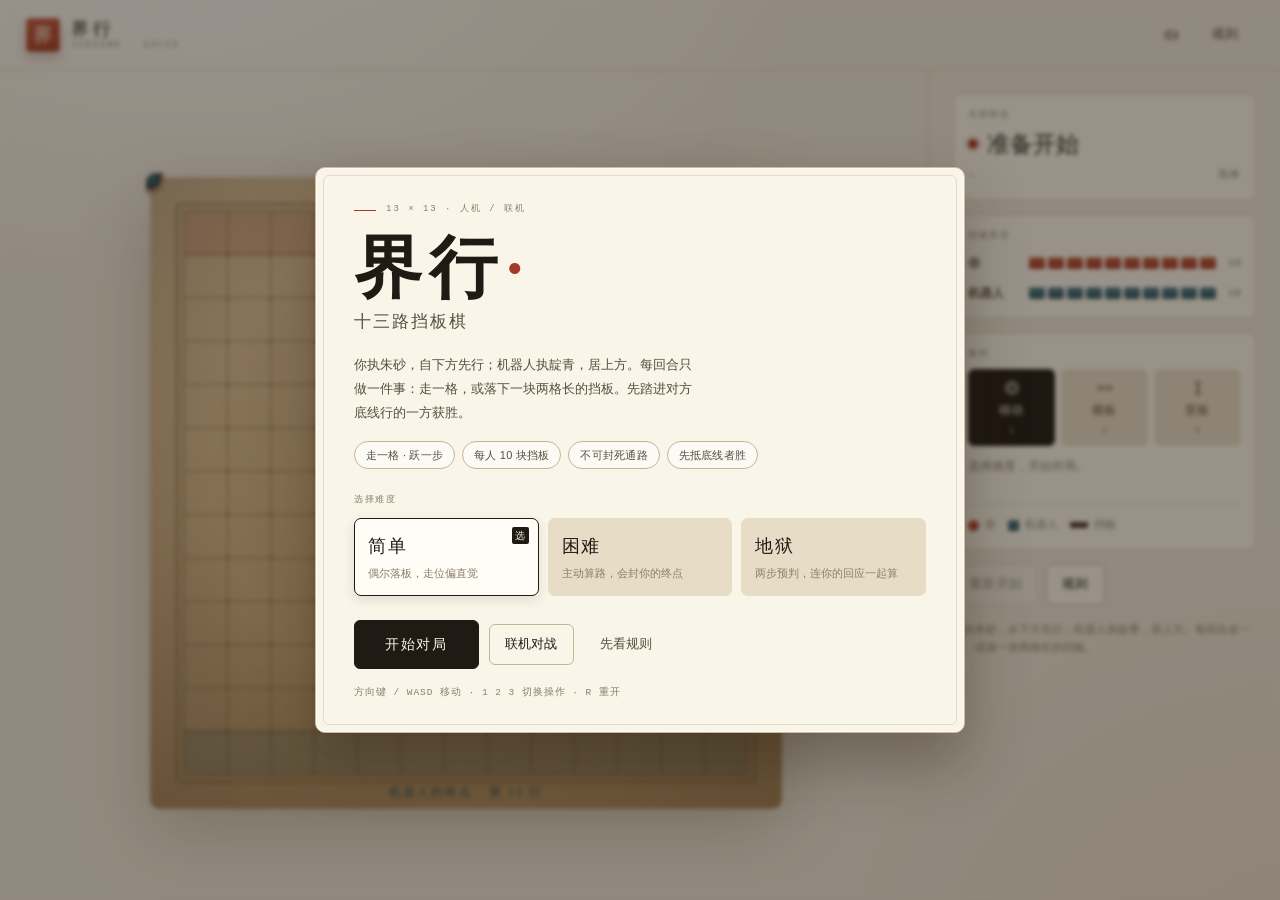
==== commit f6e6eaf2: "feat(jiexing): 加入联机对战，新增 Go WebSocket 服务端 服务端（jiexing/server，独立 Go module）：房间码配对、服务端权威规则（走子/跳跃/挡板几何/" ====
--- a/jiexing/index.html
+++ b/jiexing/index.html
@@ -190,6 +190,38 @@
 .btn-primary:hover{background:#34291f;border-color:#34291f}
 .btn-quiet{background:transparent;border-color:transparent;color:var(--ink-2)}
 .btn-quiet:hover{background:rgba(32,26,20,.05);border-color:var(--line)}
+
+/* ---------- online ---------- */
+.online-panel{max-width:540px}
+.online-lede{font-size:13px;line-height:1.85;color:var(--ink-2);margin:16px 0 0}
+.field{display:block;margin-top:16px}
+.field .card-label{display:block;margin-bottom:6px}
+.field input{
+  width:100%;padding:10px 12px;
+  background:#fffdf6;border:1px solid var(--line-2);border-radius:6px;
+  font-family:var(--mono);font-size:13px;letter-spacing:.06em;color:var(--ink);
+  transition:border-color .18s,box-shadow .18s;
+}
+.field input::placeholder{color:var(--ink-3);letter-spacing:.02em}
+.field input:focus{outline:none;border-color:var(--ink);box-shadow:0 0 0 3px rgba(32,26,20,.07)}
+.online-row{display:flex;align-items:center;gap:10px;margin-top:12px;flex-wrap:wrap}
+.online-note{font-size:10.5px;line-height:1.7;color:var(--ink-3)}
+.online-note code{font-family:var(--mono);font-size:10.5px;background:rgba(32,26,20,.06);border-radius:3px;padding:1px 5px}
+.online-divider{display:flex;align-items:center;gap:12px;margin:22px 0 0;font-family:var(--mono);font-size:9px;letter-spacing:.2em;color:var(--ink-3)}
+.online-divider::before,.online-divider::after{content:"";flex:1;height:1px;background:var(--line)}
+.room-wait{margin-top:20px;padding:18px 16px;border:1px dashed var(--line-2);border-radius:8px;background:rgba(255,255,255,.55);text-align:center}
+.room-wait .card-label{margin-bottom:8px}
+.room-code{font-family:var(--mono);font-size:32px;letter-spacing:.36em;line-height:1.2;color:var(--ink)}
+.room-hint{font-size:12px;color:var(--ink-3);margin:8px 0 0}
+.room-wait .online-row{justify-content:center}
+.online-msg{margin:16px 0 0;font-size:12px;line-height:1.7;color:var(--ink-3);min-height:2.6em;transition:color .2s}
+.online-msg.error{color:var(--red)}
+.online-msg.ok{color:var(--teal)}
+.room-line{display:flex;align-items:baseline;justify-content:space-between;gap:10px}
+.room-code-sm{font-family:var(--mono);font-size:19px;letter-spacing:.2em}
+.room-status{font-family:var(--mono);font-size:9.5px;letter-spacing:.08em;color:var(--ink-3)}
+.room-status.live{color:var(--teal)}
+#onlineCard .btn{width:100%;margin-top:10px}
 
 /* ---------- svg board ---------- */
 .goal-label{font-family:var(--display);font-size:11.5px;letter-spacing:.18em;fill:#8d6c46}
@@ -513,6 +545,15 @@
         <div class="turn-meta"><span id="turnMeta">—</span><span id="diffLabel">简单</span></div>
       </section>
 
+      <section class="card" id="onlineCard" hidden>
+        <div class="card-label">联机房间</div>
+        <div class="room-line">
+          <span class="room-code-sm" id="roomCode">----</span>
+          <span class="room-status" id="roomStatus">连接中</span>
+        </div>
+        <button class="btn btn-quiet" id="btnLeaveRoom">离开房间</button>
+      </section>
+
       <section class="card">
         <div class="card-label">挡板库存</div>
         <div class="inv-row">
@@ -521,7 +562,7 @@
           <span class="inv-num" id="numHuman">10</span>
         </div>
         <div class="inv-row ai">
-          <span class="inv-name">机器人</span>
+          <span class="inv-name" id="invNameAi">机器人</span>
           <div class="pips" id="pipsAi"></div>
           <span class="inv-num" id="numAi">10</span>
         </div>
@@ -546,7 +587,7 @@
         <p class="hint" id="hintText">点击高亮圆点移动，或切换到挡板。</p>
         <div class="legend">
           <span><i class="dot"></i>你</span>
-          <span><i class="tile"></i>机器人</span>
+          <span><i class="tile"></i><span id="legendAi">机器人</span></span>
           <span><i class="bar"></i>挡板</span>
         </div>
       </section>
@@ -562,7 +603,7 @@
 
 <div class="overlay" id="startOverlay">
   <div class="panel start-panel">
-    <div class="kicker">13 × 13 · 人机对战</div>
+    <div class="kicker">13 × 13 · 人机 / 联机</div>
     <h1 class="brand-title">界行<span>·</span></h1>
     <p class="brand-tagline">十三路挡板棋</p>
     <p class="brand-lede">你执朱砂，自下方先行；机器人执靛青，居上方。每回合只做一件事：走一格，或落下一块两格长的挡板。先踏进对方底线行的一方获胜。</p>
@@ -591,6 +632,7 @@
     </fieldset>
     <div class="panel-actions">
       <button class="btn btn-primary btn-start" id="btnStart">开始对局</button>
+      <button class="btn" id="btnOnline">联机对战</button>
       <button class="btn btn-quiet" id="btnOpenRules">先看规则</button>
     </div>
     <p class="start-note">方向键 / WASD 移动 · 1 2 3 切换操作 · R 重开</p>
@@ -605,13 +647,61 @@
     <dl class="result-stats">
       <div><dt>手数</dt><dd id="statTurns">—</dd></div>
       <div><dt>你的挡板</dt><dd id="statHumanWalls">—</dd></div>
-      <div><dt>机器挡板</dt><dd id="statAiWalls">—</dd></div>
+      <div><dt id="statAiLabel">机器挡板</dt><dd id="statAiWalls">—</dd></div>
       <div><dt>用时</dt><dd id="statTime">—</dd></div>
     </dl>
     <div class="panel-actions">
       <button class="btn btn-primary btn-start" id="btnAgain">再来一局</button>
       <button class="btn" id="btnSwitch">换难度</button>
     </div>
+  </div>
+</div>
+
+<div class="overlay" id="onlineOverlay" hidden>
+  <div class="panel online-panel" role="dialog" aria-modal="true" aria-labelledby="onlineTitle">
+    <div class="rules-head">
+      <div>
+        <div class="kicker">联机对战</div>
+        <h2 id="onlineTitle">开一间房</h2>
+      </div>
+      <button class="icon-btn" id="btnCloseOnline" aria-label="关闭联机面板">
+        <svg viewBox="0 0 24 24" fill="none" stroke="currentColor" stroke-width="1.7" stroke-linecap="round" aria-hidden="true">
+          <path d="M6 6l12 12M18 6L6 18"/>
+        </svg>
+      </button>
+    </div>
+    <p class="online-lede">一方创建房间，把四位房间码发给对手；对手填码加入即可开局。规则与人机模式完全一致，落子由服务端统一判定。谁在下面执朱砂，谁先走。</p>
+
+    <div id="onlineForm">
+      <label class="field">
+        <span class="card-label">服务端地址</span>
+        <input id="wsUrl" type="text" spellcheck="false" autocomplete="off">
+      </label>
+      <div class="online-row">
+        <button class="btn btn-primary" id="btnCreateRoom">创建房间</button>
+        <span class="online-note">本机启动：<code>cd jiexing/server &amp;&amp; go run .</code></span>
+      </div>
+      <div class="online-divider">或</div>
+      <label class="field">
+        <span class="card-label">房间码</span>
+        <input id="joinCode" type="text" maxlength="4" spellcheck="false" autocomplete="off" placeholder="输入四位房间码">
+      </label>
+      <div class="online-row">
+        <button class="btn" id="btnJoinRoom">加入房间</button>
+      </div>
+    </div>
+
+    <div class="room-wait" id="roomWait" hidden>
+      <div class="card-label">房间码 · 发给对手</div>
+      <div class="room-code" id="waitCode">----</div>
+      <p class="room-hint" id="waitHint">等待对手加入…</p>
+      <div class="online-row">
+        <button class="btn" id="btnCopyCode">复制房间码</button>
+        <button class="btn btn-quiet" id="btnCancelRoom">取消</button>
+      </div>
+    </div>
+
+    <p class="online-msg" id="onlineMsg"></p>
   </div>
 </div>
 
@@ -664,6 +754,7 @@
           <li>端头相接的 <strong>L 形</strong> 合法；端头撞在另一块中段的 <strong>T 形</strong> 合法。</li>
           <li>两块挡板都以中段相交的 <strong>十字形</strong> 不合法。</li>
           <li>任何放置都必须让双方都还能走到对方底线，否则不合法。</li>
+          <li>绕远路是允许的，甚至可以绕很远；但只要有一方被完全堵死，这块挡板就不能放。</li>
         </ul>
         <figure class="figure">
           <svg viewBox="0 0 372 144" aria-label="挡板连接规则示意图">
@@ -740,10 +831,20 @@
   /* ============ 规则引擎 ============ */
   let gameSeq = 0;
 
+  // 每局随机一个“性格”，让同样的局面也会走出不同的选择
+  function rollAiStyle(){
+    const r = Math.random();
+    if(r < 0.34) return 'waller';
+    if(r < 0.67) return 'racer';
+    return 'balanced';
+  }
+
   function createGame(difficulty){
     return {
       id: ++gameSeq,
       difficulty: difficulty,
+      online: false,
+      gid: 0,
       pawns: { human: { r: 12, c: 6 }, ai: { r: 0, c: 6 } },
       h: new Set(),
       v: new Set(),
@@ -755,6 +856,7 @@
       turns: 0,
       last: null,
       aiTrail: [],
+      aiStyle: rollAiStyle(),
       aiWallCd: 0,
       startTime: 0,
       endTime: 0
@@ -939,10 +1041,12 @@
     const v2 = kind === 'v' ? new Set(s.v) : s.v;
     if(kind === 'h') h2.add(key(r, c));
     else v2.add(key(r, c));
-    if(shortestDistance(s.pawns.human, GOAL.human, h2, v2) < 0){
+    const afterH = shortestDistance(s.pawns.human, GOAL.human, h2, v2);
+    if(afterH < 0){
       return { ok: false, reason: '这块挡板会把你自己困死。' };
     }
-    if(shortestDistance(s.pawns.ai, GOAL.ai, h2, v2) < 0){
+    const afterA = shortestDistance(s.pawns.ai, GOAL.ai, h2, v2);
+    if(afterA < 0){
       return { ok: false, reason: '这块挡板会把机器人困死，规则不允许封死通路。' };
     }
     return { ok: true, reason: '' };
@@ -982,7 +1086,8 @@
       pawns: { human: { ...s.pawns.human }, ai: { ...s.pawns.ai } },
       inv: { human: s.inv.human, ai: s.inv.ai },
       h: new Set(s.h),
-      v: new Set(s.v)
+      v: new Set(s.v),
+      turns: (s.turns || 0) + 1
     };
     if(action.type === 'wall'){
       if(action.kind === 'h') next.h.add(key(action.r, action.c));
@@ -1027,6 +1132,8 @@
     if(dAi < 0) return -90000;
     const race = dHuman - dAi;
     let score = race * 100 + (10 - dAi) * 2 + (s.inv.ai - s.inv.human) * 1.5;
+    // 人类先手：双方距离相同时实际是机器人落后，地狱难度要把这个先手差算进去
+    if(s.difficulty === 'hell' && dHuman <= dAi) score -= 45;
     if(dHuman === 1) score -= 1500;
     if(dAi === 1) score += 25;
     return score;
@@ -1104,6 +1211,9 @@
     if(block >= 2) bonus += 18;
     if(self === 0) bonus += 4;
     if(difficulty === 'hell') bonus += 6;
+    // 性格让放板倾向有差异：爱放板的多加，抢路线的少放
+    if(s.aiStyle === 'waller') bonus += 9;
+    else if(s.aiStyle === 'racer') bonus -= 9;
     return { ...m, action: action, value: evaluate(m.next) + bonus, bonus: bonus };
   }
 
@@ -1151,12 +1261,23 @@
     if(allowWalls && s.inv.ai > 0){
       walls = relevantWallActions(s, 'ai', s.pawns.human, GOAL.human)
         .map(action => scoreWallForAI(s, action, difficulty))
-        .map(x => ({ ...x, reversal: false, detour: 0 }))
+        // 给挡板加一点随机抖动，避免每局都放在同一个位置
+        .map(x => ({ ...x, reversal: false, detour: 0, value: x.value + (Math.random() - 0.5) * 12 }))
         .filter(x => Number.isFinite(x.value));
     }
     const candidates = usable.concat(walls);
     candidates.sort((a, b) => (b.value - a.value) || (a.reversal - b.reversal) || (a.detour - b.detour));
     return candidates;
+  }
+
+  // 在“几乎一样好”的候选里随机挑一个，让同样的局面也会走出不同选择
+  function pickNearBest(list, margin){
+    if(!list.length) return null;
+    const top = list[0].value;
+    let pool = list.filter(c => top - c.value <= margin);
+    const fresh = pool.filter(c => !(c.revisit > 0));
+    if(fresh.length) pool = fresh;
+    return pool[Math.floor(Math.random() * pool.length)];
   }
 
   function rankRelevantActions(s, side, limit){
@@ -1238,42 +1359,114 @@
       if(block) return block;
     }
     const candidates = buildAICandidates(s, 'hard', s.aiWallCd === 0);
-    if(candidates.length) return candidates[0].action;
+    const chosen = pickNearBest(candidates, 20);
+    if(chosen) return chosen.action;
     return legalMovesFor('ai', s)[0] || null;
   }
 
   function pickHell(s){
-    if(needsBlock(s)){
+    const dH = shortestDistance(s.pawns.human, GOAL.human, s.h, s.v);
+    if(dH === 1){
       const block = bestBlockingWall(s);
       if(block) return block;
-    }
-    const own = buildAICandidates(s, 'hell', s.aiWallCd === 0).slice(0, 14);
+    } else if(dH === 2){
+      // 人类下一步就到终点：只有能把对手拖成 3 步以上的板才值得花掉这一手
+      const block = bestBlockingWall(s);
+      if(block){
+        const m = wallMetrics(s, block);
+        if(m.block >= 2 && m.self === 0) return block;
+      }
+    }
+    const own = buildAICandidates(s, 'hell', s.aiWallCd === 0)
+      // 放一块板就是让出一手：只买“对手多绕 2 步以上、自己不绕”的板，
+      // 而且对手还远时先攒着，把板留给终局封堵（除非能一刀切出 4 步以上）
+      .filter(c => c.action.type !== 'wall' || (c.block >= 2 && c.self === 0 &&
+        (dH <= 4 || c.block >= 4)))
+      .slice(0, 12);
     if(own.length === 0){
       const moves = legalMovesFor('ai', s);
       return moves[0] || null;
     }
-    let best = own[0];
+    const scored = [];
     let bestScore = -Infinity;
     for(const cand of own){
       if(cand.action.type !== 'wall' && cand.action.to.r === GOAL.ai) return cand.action;
-      const replies = rankRelevantActions(cand.next, 'human', 16);
+      // 二层：人类最强回应
+      const replies = rankRelevantActions(cand.next, 'human', 10);
       const worst = replies.length ? -replies[0].value : evaluate(cand.next);
-      let score = cand.value * 0.4 + worst * 0.6;
-      // 二段搜索里再叠加一次绕圈扣分，避免“最坏回应”噪声把走子重新拉回旧格
+      // 三层：人类这样走完之后，机器人再下一手能到什么位置
+      let follow = worst;
+      if(replies.length){
+        const nextAi = rankRelevantActions(replies[0].next, 'ai', 8);
+        follow = nextAi.length ? nextAi[0].value : evaluate(replies[0].next);
+      }
+      let score = cand.value * 0.35 + worst * 0.45 + follow * 0.2;
+      // 二段/三段搜索里再叠加一次绕圈扣分，避免“最坏回应”噪声把走子重新拉回旧格
       score -= (cand.revisit || 0);
       if(cand.action.type === 'wall') score += 12;
-      if(score > bestScore){
-        bestScore = score;
-        best = cand;
+      scored.push({ cand: cand, score: score });
+      if(score > bestScore) bestScore = score;
+    }
+    // 只在分数几乎持平的候选里随机，避免每局都做完全相同的选择
+    let pool = scored.filter(x => bestScore - x.score <= 6);
+    const fresh = pool.filter(x => !(x.cand.revisit > 0));
+    if(fresh.length) pool = fresh;
+    return pool[Math.floor(Math.random() * pool.length)].cand.action;
+  }
+
+  // 开局前两手给一点变化：有时先放板拦路、有时先横挪半步，而不是固定“前进 + 身后横板”
+  function pickOpening(s){
+    const trail = s.aiTrail || [];
+    // 只在前两手生效；连续放板不会写入 aiTrail，所以再用回合数兜住
+    if(!s.started || trail.length >= 2 || (s.turns || 0) > 3) return null;
+    const style = s.aiStyle || 'balanced';
+    // 只走过一步时，起点固定是 (0,6)：没有前移说明上一手是横走
+    const lastSideways = trail.length === 1 && s.pawns.ai.r === 0;
+    const wallChance = lastSideways ? 0 : style === 'waller' ? 0.34 : style === 'racer' ? 0.08 : 0.2;
+    if(s.inv.ai > 0 && Math.random() < wallChance){
+      const walls = relevantWallActions(s, 'ai', s.pawns.human, GOAL.human)
+        .map(a => scoreWallForAI(s, a, s.difficulty))
+        .filter(x => x.block > 0 && x.self <= 1 && Number.isFinite(x.value));
+      if(walls.length){
+        // 在较好的一批落点里随机：既有变化，又不会把板放在没用的地方
+        walls.sort((a, b) => b.value - a.value);
+        const pool = walls.slice(0, Math.max(3, Math.ceil(walls.length * 0.6)));
+        return pool[Math.floor(Math.random() * pool.length)].action;
       }
     }
-    return best.action;
+    const moves = legalMovesFor('ai', s);
+    if(!moves.length) return null;
+    const scored = moves.map(m => {
+      const next = simulate(s, 'ai', m);
+      const d = shortestDistance(next.pawns.ai, GOAL.ai, next.h, next.v);
+      return { m: m, d: d < 0 ? 999 : d, dr: m.to.r - s.pawns.ai.r, revisit: recentVisitPenalty(s, m.to) };
+    });
+    const bestD = Math.min(...scored.map(x => x.d));
+    const near = scored.filter(x => x.d <= bestD + 1);
+    const fresh = near.filter(x => x.revisit === 0);
+    const pool = fresh.length ? fresh : near;
+    if(!pool.length) return null;
+    // 加权随机：先向前，偶尔横挪；上一手已经横走时这一步几乎不再横走
+    const weights = pool.map(x => {
+      let w = x.dr > 0 ? 4 : x.dr === 0 ? 1 : 0.2;
+      if(lastSideways && x.dr === 0) w = 0.05;
+      if(x.revisit > 0) w *= 0.15;
+      return { m: x.m, w: w };
+    });
+    let total = 0;
+    for(const x of weights) total += x.w;
+    if(total <= 0) return pool[0].m;
+    let r = Math.random() * total;
+    for(const x of weights){ r -= x.w; if(r <= 0) return x.m; }
+    return weights[weights.length - 1].m;
   }
 
   function pickAI(s){
     const moves = legalMovesFor('ai', s);
     const winMove = moves.find(m => m.to.r === GOAL.ai);
     if(winMove) return winMove;
+    const opening = pickOpening(s);
+    if(opening) return opening;
     if(s.difficulty === 'easy') return pickEasy(s);
     if(s.difficulty === 'hard') return pickHard(s);
     return pickHell(s);
@@ -1415,8 +1608,9 @@
     layers.wall.innerHTML = '';
   }
 
-  function appendWall(kind, r, c){
-    layers.wall.insertAdjacentHTML('beforeend', wallShape(kind, r, c, 'wall enter', 0, 8, 2));
+  function appendWall(kind, r, c, animate){
+    const cls = animate === false ? 'wall' : 'wall enter';
+    layers.wall.insertAdjacentHTML('beforeend', wallShape(kind, r, c, cls, 0, 8, 2));
   }
 
   function updatePawns(){
@@ -1505,6 +1699,18 @@
   function announce(text){ liveEl.textContent = text; }
 
   function defaultHint(){
+    if(!game) return '选择难度，开始对局。';
+    if(game.online){
+      if(!game.started) return '等待对手加入房间。';
+      if(game.over) return '对局结束，可以请求再来一局。';
+      const oppOffline = net && net.present && net.you && net.present[net.you === 'a' ? 'b' : 'a'] === false;
+      if(oppOffline) return '对手暂时掉线，60 秒内可以重连。';
+      if(!net || !net.connected) return '连接中断，正在重连…';
+      if(game.turn === 'ai') return '等待对手落子…';
+      if(mode === 'move') return '点击高亮圆点移动；对手贴身时可以跳过它。';
+      if(mode === 'h') return '横向挡板：点击两条横线的交叉点。';
+      return '竖向挡板：点击两条竖线的交叉点。';
+    }
     if(!game || !game.started) return '选择难度，开始对局。';
     if(game.over) return '对局结束，可以再来一局或换难度。';
     if(game.turn === 'ai') return '机器人正在思考，棋盘暂时锁定。';
@@ -1526,13 +1732,16 @@
 
   function renderRail(){
     const started = !!(game && game.started);
-    diffLabel.textContent = DIFF_LABEL[game ? game.difficulty : selectedDiff];
+    const online = !!(game && game.online);
+    diffLabel.textContent = !game ? DIFF_LABEL[selectedDiff] : (online ? '联机' : DIFF_LABEL[game.difficulty]);
+    $('invNameAi').textContent = online ? '对手' : '机器人';
+    $('legendAi').textContent = online ? '对手' : '机器人';
 
     turnCard.classList.toggle('ai', started && !game.over && game.turn === 'ai');
     turnCard.classList.toggle('over', started && game.over);
     if(!started) turnLabel.textContent = '准备开始';
     else if(game.over) turnLabel.textContent = '对局结束';
-    else if(game.turn === 'ai') turnLabel.textContent = '机器人思考中';
+    else if(game.turn === 'ai') turnLabel.textContent = online ? '等待对手' : '机器人思考中';
     else turnLabel.textContent = '你的回合';
 
     turnMeta.textContent = game && started ? ('第 ' + (game.over ? game.turns : game.turns + 1) + ' 手') : '—';
@@ -1544,9 +1753,16 @@
     hintEl.classList.remove('error');
     hintEl.textContent = defaultHint();
 
-    btnRestart.disabled = !started || game.over;
-    btnRestart.textContent = restartArmed ? '确认重开？' : '重新开始';
-    btnRestart.classList.toggle('warn', restartArmed);
+    if(online){
+      const asked = !!(net && net.rematch && net.rematch[net.you]);
+      btnRestart.disabled = !started || !game.over || asked;
+      btnRestart.textContent = asked ? '已请求再来一局' : '再来一局';
+      btnRestart.classList.remove('warn');
+    } else {
+      btnRestart.disabled = !started || game.over;
+      btnRestart.textContent = restartArmed ? '确认重开？' : '重新开始';
+      btnRestart.classList.toggle('warn', restartArmed);
+    }
   }
 
   function renderModes(){
@@ -1609,7 +1825,9 @@
 
   /* ============ 落子流程 ============ */
   function canHumanAct(){
-    return game && game.started && !game.over && game.turn === 'human';
+    if(!game || !game.started || game.over || game.turn !== 'human') return false;
+    if(game.online && !(net && net.connected)) return false;
+    return true;
   }
 
   function commit(side, action){
@@ -1637,13 +1855,15 @@
     renderPreview();
     renderRail();
     playSound(winner === 'human' ? 'win' : 'lose');
-    announce(winner === 'human' ? '你赢了' : '机器人赢了');
+    announce(winner === 'human' ? '你赢了' : (game.online ? '对手赢了' : '机器人赢了'));
     setTimeout(showResult, 460);
     return true;
   }
 
   function checkWin(){
     if(!game) return false;
+    // 联机时的胜负完全以服务端状态为准，本地不做乐观判定。
+    if(game.online) return false;
     if(game.pawns.human.r === GOAL.human) return finish('human');
     if(game.pawns.ai.r === GOAL.ai) return finish('ai');
     return false;
@@ -1658,12 +1878,13 @@
     hoverCell = null;
     renderModes();
     renderAll();
-    scheduleAI();
+    if(!game.online) scheduleAI();
   }
 
   function humanMove(move){
     if(!canHumanAct() || mode !== 'move') return;
     commit('human', { type: move.type, to: { r: move.to.r, c: move.to.c } });
+    if(game.online) sendAction({ type: move.type, to: toServerPos(move.to) });
     afterHuman();
   }
 
@@ -1677,6 +1898,10 @@
       return;
     }
     commit('human', { type: 'wall', kind: kind, r: r, c: c });
+    if(game.online){
+      const w = toServerWall(r, c);
+      sendAction({ type: 'wall', kind: kind, r: w.r, c: w.c });
+    }
     mode = 'move';
     pendingSlot = null;
     preview = null;
@@ -1697,6 +1922,387 @@
       game.turn = 'human';
       renderAll();
     }, delay);
+  }
+
+  /* ============ 联机（服务端权威） ============ */
+  // 服务端席位 a 在下方执朱砂先行，席位 b 在上方。客户端始终把“自己”画在下方：
+  // 拿到 b 席时，把服务端的坐标整体旋转 180°，规则与人机模式完全共用。
+  const onlineOverlay = $('onlineOverlay');
+  const onlineForm = $('onlineForm');
+  const roomWait = $('roomWait');
+  const onlineMsgEl = $('onlineMsg');
+  const onlineCard = $('onlineCard');
+
+  let ws = null;
+  let net = null;
+
+  function rotPos(p){ return { r: N - 1 - p.r, c: N - 1 - p.c }; }
+  function isFlipped(){ return !!(game && game.online && net && net.you === 'b'); }
+  function toServerPos(p){ return isFlipped() ? rotPos(p) : { r: p.r, c: p.c }; }
+  function toServerWall(r, c){ return isFlipped() ? { r: N - 2 - r, c: N - 2 - c } : { r: r, c: c }; }
+  function serverWallKey(idx, flip){
+    const r = Math.floor(idx / N), c = idx % N;
+    return flip ? key(N - 2 - r, N - 2 - c) : key(r, c);
+  }
+  function localLastFromServer(a, flip){
+    if(!a) return null;
+    if(a.type === 'wall'){
+      return {
+        type: 'wall',
+        kind: a.kind,
+        r: flip ? N - 2 - a.r : a.r,
+        c: flip ? N - 2 - a.c : a.c
+      };
+    }
+    return { type: a.type, to: flip ? rotPos(a.to) : { r: a.to.r, c: a.to.c } };
+  }
+
+  function gameFromState(st){
+    const flip = st.you === 'b';
+    const me = st.you, opp = me === 'a' ? 'b' : 'a';
+    const conv = p => flip ? rotPos(p) : { r: p.r, c: p.c };
+    const g = createGame('online');
+    g.online = true;
+    g.gid = st.gid;
+    g.pawns = { human: conv(st.pawns[me]), ai: conv(st.pawns[opp]) };
+    g.h = new Set((st.h || []).map(k => serverWallKey(k, flip)));
+    g.v = new Set((st.v || []).map(k => serverWallKey(k, flip)));
+    g.inv = { human: st.inv[me], ai: st.inv[opp] };
+    g.turn = st.turn === me ? 'human' : 'ai';
+    g.started = !!st.started;
+    g.over = !!st.over;
+    g.winner = st.over ? (st.winner === me ? 'human' : 'ai') : null;
+    g.turns = st.turns;
+    g.last = localLastFromServer(st.last, flip);
+    return g;
+  }
+
+  function renderWallsFromGame(g, animateLast){
+    resetWalls();
+    const lastKey = animateLast && animateLast.type === 'wall'
+      ? animateLast.kind + animateLast.r + ',' + animateLast.c
+      : null;
+    g.h.forEach(k => {
+      if(lastKey && 'h' + k === lastKey) return;
+      const p = k.split(',');
+      appendWall('h', +p[0], +p[1], false);
+    });
+    g.v.forEach(k => {
+      if(lastKey && 'v' + k === lastKey) return;
+      const p = k.split(',');
+      appendWall('v', +p[0], +p[1], false);
+    });
+    if(lastKey) appendWall(animateLast.kind, animateLast.r, animateLast.c, true);
+  }
+
+  function applyServerState(st){
+    if(!net) return;
+    net.present = st.present || {};
+    net.rematch = st.rematch || {};
+    if(st.code) net.code = st.code;
+    net.you = st.you || net.you;
+    const prev = game && game.online ? game : null;
+    const next = gameFromState(st);
+    const isNew = !prev || prev.gid !== next.gid;
+    next.startTime = isNew ? Date.now() : prev.startTime;
+    next.endTime = next.over ? Date.now() : 0;
+    game = next;
+    mode = 'move';
+    pendingSlot = null;
+    preview = null;
+    hoverCell = null;
+
+    if(isNew){
+      hideOverlay(onlineOverlay);
+      hideOverlay(resultOverlay);
+      hideOverlay(startOverlay);
+      renderWallsFromGame(next, null);
+      updatePawnsInstant();
+      showToast(prev ? '新的一局开始了。' : '对手已就位，开局。');
+      if(next.over) setTimeout(showResult, 300);
+    } else {
+      const grew = next.h.size + next.v.size > prev.h.size + prev.v.size;
+      renderWallsFromGame(next, grew ? next.last : null);
+      updatePawns();
+      if(!prev.over && next.over){
+        playSound(next.winner === 'human' ? 'win' : 'lose');
+        announce(next.winner === 'human' ? '你赢了' : '对手赢了');
+        setTimeout(showResult, 420);
+      } else if(prev.turns !== next.turns && st.lastBy !== st.you && next.last){
+        if(next.last.type === 'wall'){
+          playSound('wall');
+          showToast('对手放下一块挡板。');
+        } else {
+          ripple(next.last.to.r, next.last.to.c, 'ai');
+          playSound(next.last.type === 'jump' ? 'jump' : 'move');
+        }
+      }
+      if(next.over && prev.over) refreshResultButtons();
+    }
+    renderModes();
+    renderAll();
+    startOnlineUI();
+  }
+
+  function normalizeCode(v){
+    return String(v || '').toUpperCase().replace(/[^A-Z0-9]/g, '').slice(0, 4);
+  }
+
+  function defaultWsUrl(){
+    try{
+      const q = new URLSearchParams(location.search).get('ws');
+      if(q) return q;
+    }catch(e){}
+    try{
+      const saved = localStorage.getItem('jiexing.ws');
+      if(saved) return saved;
+    }catch(e){}
+    if(location.protocol === 'http:' || location.protocol === 'https:'){
+      return (location.protocol === 'https:' ? 'wss://' : 'ws://') + location.host + '/ws';
+    }
+    return 'ws://localhost:8080/ws';
+  }
+
+  function sendNet(obj){
+    if(!ws || ws.readyState !== 1) return false;
+    try{ ws.send(JSON.stringify(obj)); return true; }catch(e){ return false; }
+  }
+
+  function sendAction(action){
+    if(!sendNet({ t: 'action', action: action })) flash('连接中断，正在重连…');
+  }
+
+  function setOnlineMsg(text, kind){
+    onlineMsgEl.textContent = text || '';
+    onlineMsgEl.className = 'online-msg' + (kind ? ' ' + kind : '');
+  }
+
+  function setNetStatus(text, live){
+    const el = $('roomStatus');
+    el.textContent = text;
+    el.classList.toggle('live', !!live);
+  }
+
+  function closeNet(){
+    if(net && net.timer){ clearTimeout(net.timer); net.timer = null; }
+    if(ws){
+      const old = ws;
+      ws = null;
+      old.onopen = null;
+      old.onmessage = null;
+      old.onclose = null;
+      old.onerror = null;
+      try{ old.close(); }catch(e){}
+    }
+  }
+
+  function connectNet(){
+    if(!net) return;
+    closeNet();
+    let sock;
+    try{ sock = new WebSocket(net.url); }catch(e){ netFail('服务端地址无效：' + net.url); return; }
+    ws = sock;
+    if(net.intent !== 'rejoin') setOnlineMsg('正在连接服务端…');
+    sock.onopen = () => {
+      if(!net) return;
+      net.connected = true;
+      net.attempts = 0;
+      if(net.intent === 'create') sendNet({ t: 'create' });
+      else if(net.intent === 'join') sendNet({ t: 'join', code: net.code, token: net.token || '' });
+      else sendNet({ t: 'rejoin', code: net.code, token: net.token });
+      if(game && game.online) renderRail();
+    };
+    sock.onmessage = evt => {
+      let msg = null;
+      try{ msg = JSON.parse(evt.data); }catch(e){ return; }
+      if(msg && msg.t) onNetMessage(msg);
+    };
+    sock.onclose = () => {
+      if(ws === sock) ws = null;
+      onNetClose();
+    };
+    sock.onerror = () => {};
+  }
+
+  function onNetMessage(msg){
+    if(!net) return;
+    if(msg.t === 'room'){
+      net.code = msg.code;
+      net.you = msg.side;
+      net.token = msg.token;
+      net.intent = 'rejoin';
+      $('waitCode').textContent = msg.code;
+      $('roomCode').textContent = msg.code;
+      setNetStatus('房间 ' + msg.code);
+      return;
+    }
+    if(msg.t === 'state'){
+      const st = msg.state;
+      if(!st) return;
+      net.you = st.you || net.you;
+      if(!st.started){
+        onlineForm.hidden = true;
+        roomWait.hidden = false;
+        $('waitCode').textContent = net.code || st.code || '----';
+        $('waitHint').textContent = '等待对手加入…';
+        setOnlineMsg('把房间码发给对手，对手加入后自动开局。', 'ok');
+        setNetStatus('等待对手');
+        return;
+      }
+      applyServerState(st);
+      return;
+    }
+    if(msg.t === 'error'){
+      if(game && game.online){
+        flash(msg.msg);
+        sendNet({ t: 'sync' });
+      } else {
+        setOnlineMsg(msg.msg, 'error');
+        onlineForm.hidden = false;
+        roomWait.hidden = true;
+      }
+      return;
+    }
+    if(msg.t === 'info'){
+      showToast(msg.msg);
+      if(game && game.online) renderRail();
+      return;
+    }
+    if(msg.t === 'closed'){
+      teardownOnline(true, msg.msg || '对手离开了房间。');
+      return;
+    }
+    if(msg.t === 'left'){
+      teardownOnline(true, '已离开房间。');
+      return;
+    }
+  }
+
+  function netFail(msg){
+    if(game && game.online){
+      flash(msg);
+      renderRail();
+      return;
+    }
+    setOnlineMsg(msg, 'error');
+    onlineForm.hidden = false;
+    roomWait.hidden = true;
+    setNetStatus('未连接');
+  }
+
+  function onNetClose(){
+    if(!net) return;
+    net.connected = false;
+    if(!game || !game.online){
+      netFail('连接不上服务端。确认已运行 go run .，并检查地址。');
+      return;
+    }
+    if(game.over){ setNetStatus('已断开'); return; }
+    net.attempts += 1;
+    setNetStatus('重连中 ' + net.attempts);
+    renderRail();
+    if(net.attempts > 20){
+      teardownOnline(true, '连接中断，已退出房间。');
+      return;
+    }
+    net.intent = 'rejoin';
+    net.timer = setTimeout(() => { if(net) connectNet(); }, 2500);
+  }
+
+  function startOnlineUI(){
+    if(!game || !game.online || !net) return;
+    onlineCard.hidden = false;
+    $('roomCode').textContent = net.code || '----';
+    const opp = net.you === 'a' ? 'b' : 'a';
+    const oppHere = !!(net.present && net.present[opp]);
+    setNetStatus(oppHere ? '对手在线' : '等待对手', oppHere);
+    onlineForm.hidden = true;
+    roomWait.hidden = true;
+    hideOverlay(onlineOverlay);
+  }
+
+  function teardownOnline(showStart, msg){
+    closeNet();
+    net = null;
+    game = null;
+    clearTimeout(aiTimer);
+    aiTimer = null;
+    hideOverlay(onlineOverlay);
+    hideOverlay(resultOverlay);
+    onlineCard.hidden = true;
+    resetWalls();
+    layers.mark.innerHTML = '';
+    layers.preview.innerHTML = '';
+    $('invNameAi').textContent = '机器人';
+    $('legendAi').textContent = '机器人';
+    turnLabel.textContent = '准备开始';
+    turnMeta.textContent = '—';
+    $('diffLabel').textContent = DIFF_LABEL[selectedDiff];
+    renderPips($('pipsHuman'), WALL_LIMIT);
+    renderPips($('pipsAi'), WALL_LIMIT);
+    $('numHuman').textContent = WALL_LIMIT;
+    $('numAi').textContent = WALL_LIMIT;
+    btnRestart.disabled = true;
+    btnRestart.textContent = '重新开始';
+    btnRestart.classList.remove('warn');
+    restartArmed = false;
+    if(showStart) showOverlay(startOverlay);
+    if(msg) showToast(msg);
+    renderHint();
+  }
+
+  function openOnline(){
+    hideOverlay(startOverlay);
+    hideOverlay(resultOverlay);
+    onlineForm.hidden = false;
+    roomWait.hidden = true;
+    $('wsUrl').value = defaultWsUrl();
+    $('joinCode').value = '';
+    setOnlineMsg('');
+    showOverlay(onlineOverlay);
+    playSound('click');
+  }
+
+  function closeOnlineLobby(){
+    if(net) sendNet({ t: 'leave' });
+    closeNet();
+    net = null;
+    hideOverlay(onlineOverlay);
+    if(!game) showOverlay(startOverlay);
+    renderHint();
+  }
+
+  function onlineCreate(){
+    const url = ($('wsUrl').value || '').trim() || defaultWsUrl();
+    try{ localStorage.setItem('jiexing.ws', url); }catch(e){}
+    closeNet();
+    net = {
+      url: url, code: null, you: null, token: null, intent: 'create',
+      connected: false, attempts: 0, present: {}, rematch: {}, timer: null
+    };
+    setNetStatus('连接中');
+    setOnlineMsg('正在连接服务端…');
+    connectNet();
+  }
+
+  function onlineJoin(){
+    const code = normalizeCode($('joinCode').value);
+    if(code.length !== 4){ setOnlineMsg('房间码是四位字母或数字。', 'error'); return; }
+    const url = ($('wsUrl').value || '').trim() || defaultWsUrl();
+    try{ localStorage.setItem('jiexing.ws', url); }catch(e){}
+    closeNet();
+    net = {
+      url: url, code: code, you: null, token: null, intent: 'join',
+      connected: false, attempts: 0, present: {}, rematch: {}, timer: null
+    };
+    setNetStatus('连接中');
+    setOnlineMsg('正在加入房间…');
+    connectNet();
+  }
+
+  function leaveOnline(){
+    if(net) sendNet({ t: 'leave' });
+    teardownOnline(true, '已离开房间。');
   }
 
   /* ============ 指针交互 ============ */
@@ -1833,6 +2439,13 @@
   }
 
   function startGame(diffKey){
+    // 从联机切回人机时，先礼貌地退出房间。
+    if(net){
+      sendNet({ t: 'leave' });
+      closeNet();
+      net = null;
+    }
+    onlineCard.hidden = true;
     clearTimeout(aiTimer);
     aiTimer = null;
     clearTimeout(flashTimer);
@@ -1865,20 +2478,42 @@
     return (mm < 10 ? '0' + mm : mm) + ':' + (ss < 10 ? '0' + ss : ss);
   }
 
+  // 结算面板按钮文案：联机时“再来一局”要双方同意。
+  function refreshResultButtons(){
+    if(!game) return;
+    const again = $('btnAgain');
+    const sw = $('btnSwitch');
+    if(game.online){
+      const asked = !!(net && net.rematch && net.rematch[net.you]);
+      const opp = !!(net && net.you && net.rematch && net.rematch[net.you === 'a' ? 'b' : 'a']);
+      again.textContent = asked ? '已请求 · 等待对手' : (opp ? '同意再来一局' : '再来一局');
+      again.disabled = asked;
+      sw.textContent = '离开房间';
+    } else {
+      again.textContent = '再来一局 · ' + DIFF_LABEL[game.difficulty];
+      again.disabled = false;
+      sw.textContent = '换难度';
+    }
+  }
+
   function showResult(){
     if(!game || !game.over) return;
     const win = game.winner === 'human';
+    const online = !!game.online;
     const title = $('resultTitle');
-    title.textContent = win ? '你赢了' : '机器赢了';
+    title.textContent = win ? '你赢了' : (online ? '对手赢了' : '机器赢了');
     title.className = 'result-title ' + (win ? 'win' : 'lose');
-    $('resultSub').textContent = win
-      ? '你在第 ' + game.turns + ' 手踏进了第 1 行。'
-      : '机器人在第 ' + game.turns + ' 手踏进了第 13 行。';
+    $('statAiLabel').textContent = online ? '对手挡板' : '机器挡板';
+    if(win){
+      $('resultSub').textContent = '你在第 ' + game.turns + ' 手踏进了第 1 行。';
+    } else {
+      $('resultSub').textContent = (online ? '对手' : '机器人') + '在第 ' + game.turns + ' 手踏进了第 13 行。';
+    }
     $('statTurns').textContent = String(game.turns);
     $('statHumanWalls').textContent = String(WALL_LIMIT - game.inv.human) + ' / ' + WALL_LIMIT;
     $('statAiWalls').textContent = String(WALL_LIMIT - game.inv.ai) + ' / ' + WALL_LIMIT;
     $('statTime').textContent = formatTime((game.endTime || Date.now()) - game.startTime);
-    $('btnAgain').textContent = '再来一局 · ' + DIFF_LABEL[game.difficulty];
+    refreshResultButtons();
     showOverlay(resultOverlay);
     playSound('click');
   }
@@ -1891,12 +2526,24 @@
   $('btnCloseRules').addEventListener('click', closeRules);
   rulesOverlay.addEventListener('click', evt => { if(evt.target === rulesOverlay) closeRules(); });
 
-  $('btnAgain').addEventListener('click', () => { playSound('click'); startGame(); });
+  $('btnAgain').addEventListener('click', () => {
+    playSound('click');
+    if(game && game.online){
+      if(!net || !net.connected){ flash('连接中断，正在重连…'); return; }
+      if(net.rematch && net.rematch[net.you]) return;
+      sendNet({ t: 'rematch' });
+      net.rematch[net.you] = true;
+      refreshResultButtons();
+      return;
+    }
+    startGame();
+  });
   $('btnSwitch').addEventListener('click', () => {
+    playSound('click');
+    if(game && game.online){ leaveOnline(); return; }
     hideOverlay(resultOverlay);
     showOverlay(startOverlay);
     selectDiff(selectedDiff);
-    playSound('click');
   });
 
   document.querySelectorAll('.diff-card').forEach(card => {
@@ -1908,7 +2555,19 @@
   });
 
   btnRestart.addEventListener('click', () => {
-    if(!game || !game.started || game.over) return;
+    if(!game || !game.started) return;
+    if(game.online){
+      // 联机时只有终局才能发起“再来一局”，且需双方同意。
+      if(!game.over) return;
+      if(!net || !net.connected){ flash('连接中断，正在重连…'); return; }
+      if(net.rematch && net.rematch[net.you]) return;
+      sendNet({ t: 'rematch' });
+      net.rematch[net.you] = true;
+      playSound('click');
+      renderRail();
+      return;
+    }
+    if(game.over) return;
     if(!restartArmed){
       restartArmed = true;
       renderRail();
@@ -1919,6 +2578,46 @@
     }
     clearTimeout(restartConfirmTimer);
     startGame(game.difficulty);
+  });
+
+  /* ---- 联机入口 ---- */
+  $('btnOnline').addEventListener('click', openOnline);
+  $('btnCreateRoom').addEventListener('click', onlineCreate);
+  $('btnJoinRoom').addEventListener('click', onlineJoin);
+  $('btnCloseOnline').addEventListener('click', closeOnlineLobby);
+  $('btnCancelRoom').addEventListener('click', closeOnlineLobby);
+  $('btnLeaveRoom').addEventListener('click', leaveOnline);
+  $('onlineOverlay').addEventListener('click', evt => {
+    if(evt.target === onlineOverlay && !(game && game.online)) closeOnlineLobby();
+  });
+
+  $('joinCode').addEventListener('input', evt => {
+    const v = normalizeCode(evt.target.value);
+    if(v !== evt.target.value) evt.target.value = v;
+  });
+  $('joinCode').addEventListener('keydown', evt => {
+    if(evt.key === 'Enter'){ evt.preventDefault(); onlineJoin(); }
+  });
+
+  $('btnCopyCode').addEventListener('click', () => {
+    const code = $('waitCode').textContent || '';
+    const done = ok => {
+      if(ok){ showToast('房间码 ' + code + ' 已复制。'); setOnlineMsg('已复制房间码。', 'ok'); }
+      else setOnlineMsg('复制失败，请手动记下房间码 ' + code + '。', 'error');
+    };
+    if(navigator.clipboard && navigator.clipboard.writeText){
+      navigator.clipboard.writeText(code).then(() => done(true), () => done(false));
+      return;
+    }
+    try{
+      const input = document.createElement('input');
+      input.value = code;
+      document.body.appendChild(input);
+      input.select();
+      const ok = document.execCommand('copy');
+      input.remove();
+      done(!!ok);
+    }catch(e){ done(false); }
   });
 
   const btnSound = $('btnSound');
@@ -1935,10 +2634,12 @@
   document.addEventListener('keydown', evt => {
     if(evt.key === 'Escape'){
       if(!rulesOverlay.hidden){ closeRules(); return; }
+      if(!onlineOverlay.hidden){ closeOnlineLobby(); return; }
       if(mode !== 'move'){ setMode('move'); return; }
       return;
     }
     if(!rulesOverlay.hidden) return;
+    if(!onlineOverlay.hidden) return;
     if(startOverlay.hidden === false){ return; }
     if(resultOverlay.hidden === false){ return; }
 
@@ -1946,7 +2647,7 @@
     if(evt.key === '2'){ setMode('h'); return; }
     if(evt.key === '3'){ setMode('v'); return; }
     if(evt.key.toLowerCase() === 'r'){
-      if(game && game.started && !game.over) startGame(game.difficulty);
+      if(game && game.started && !game.over && !game.online) startGame(game.difficulty);
       return;
     }
     if(!canHumanAct() || mode !== 'move') return;
